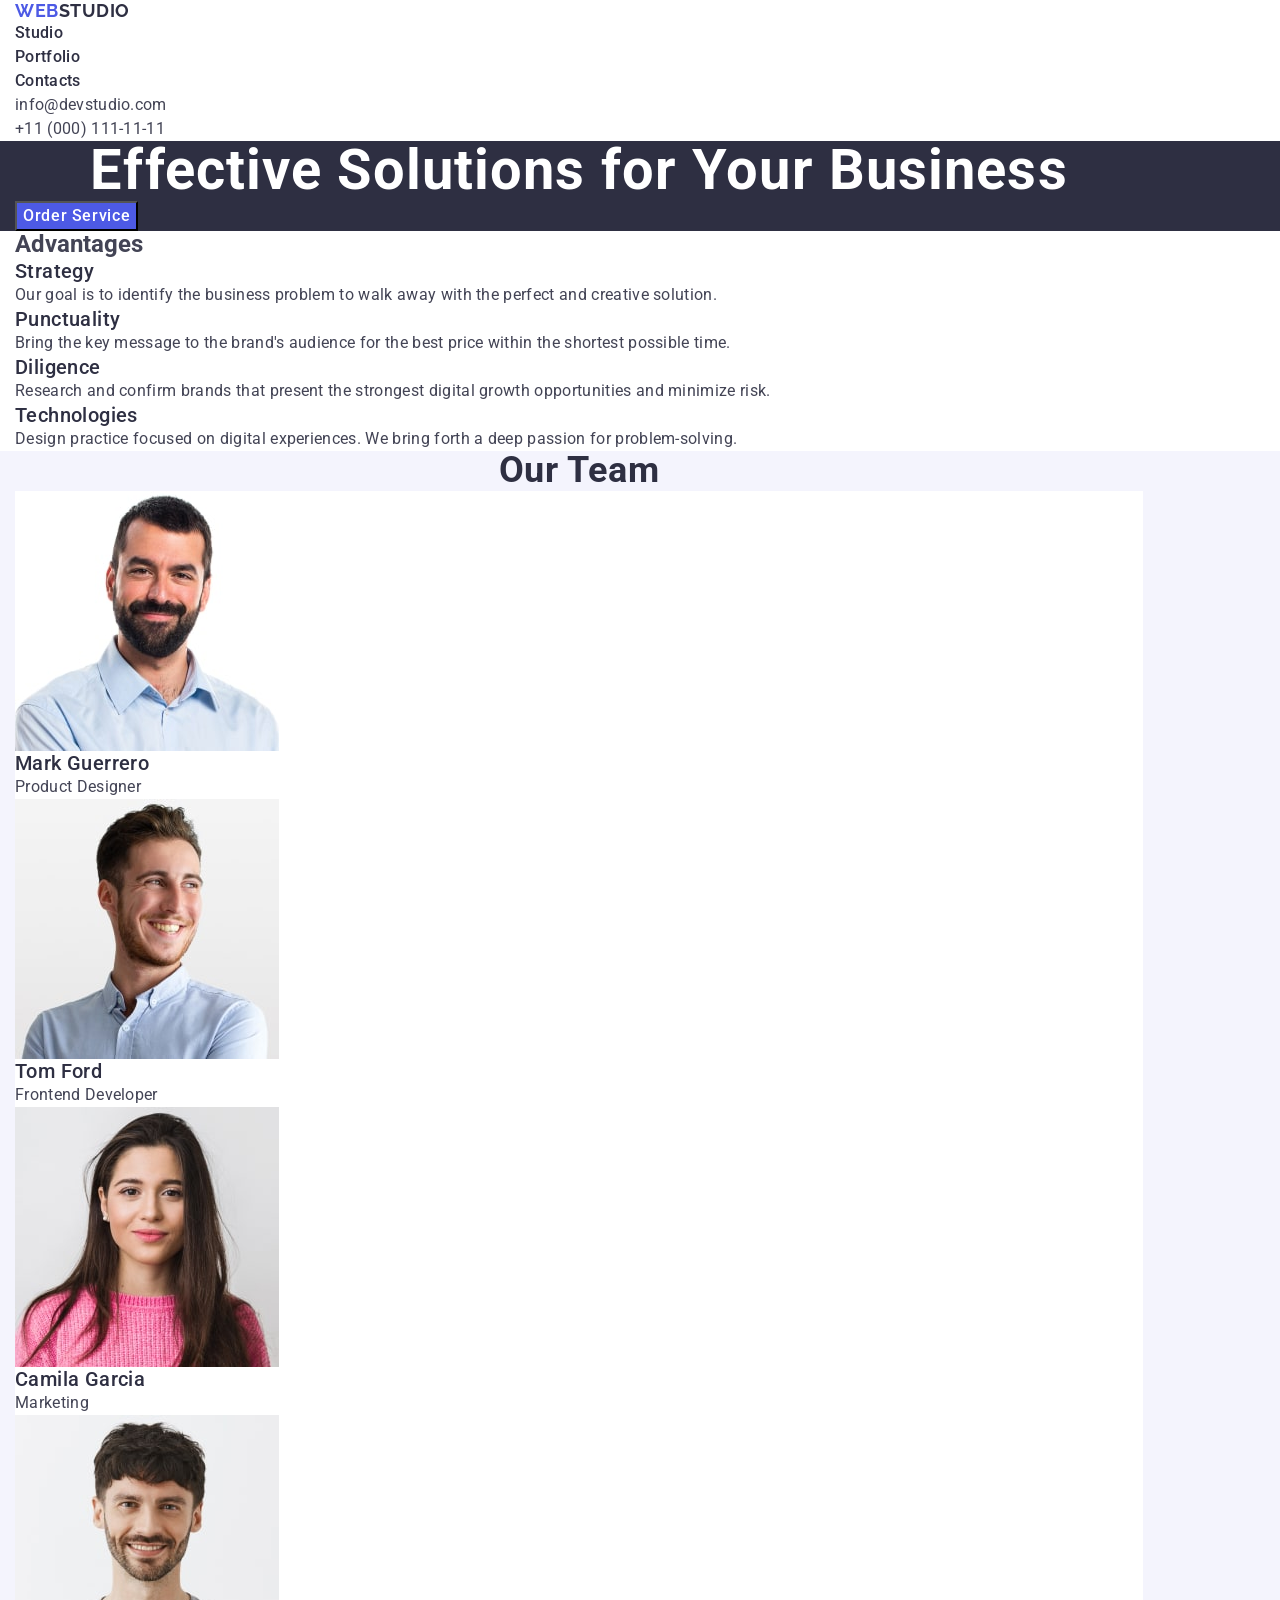
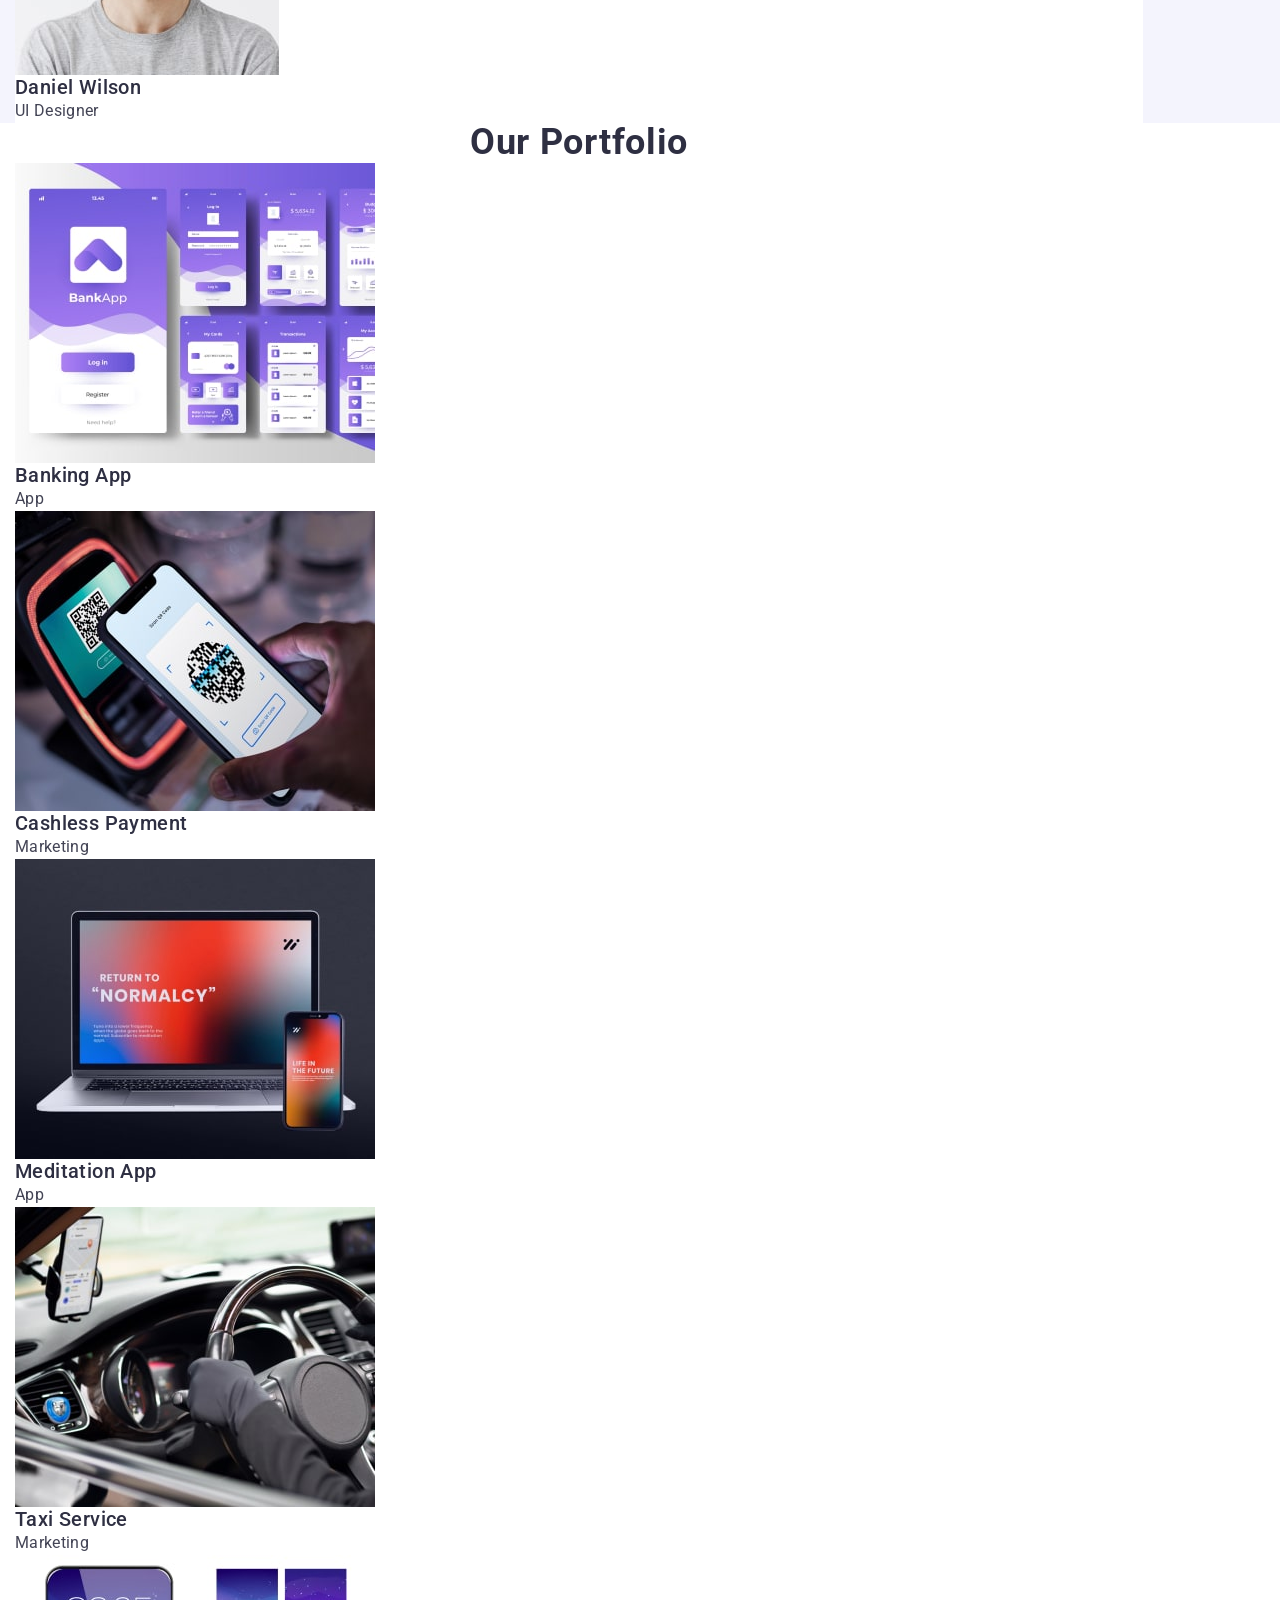
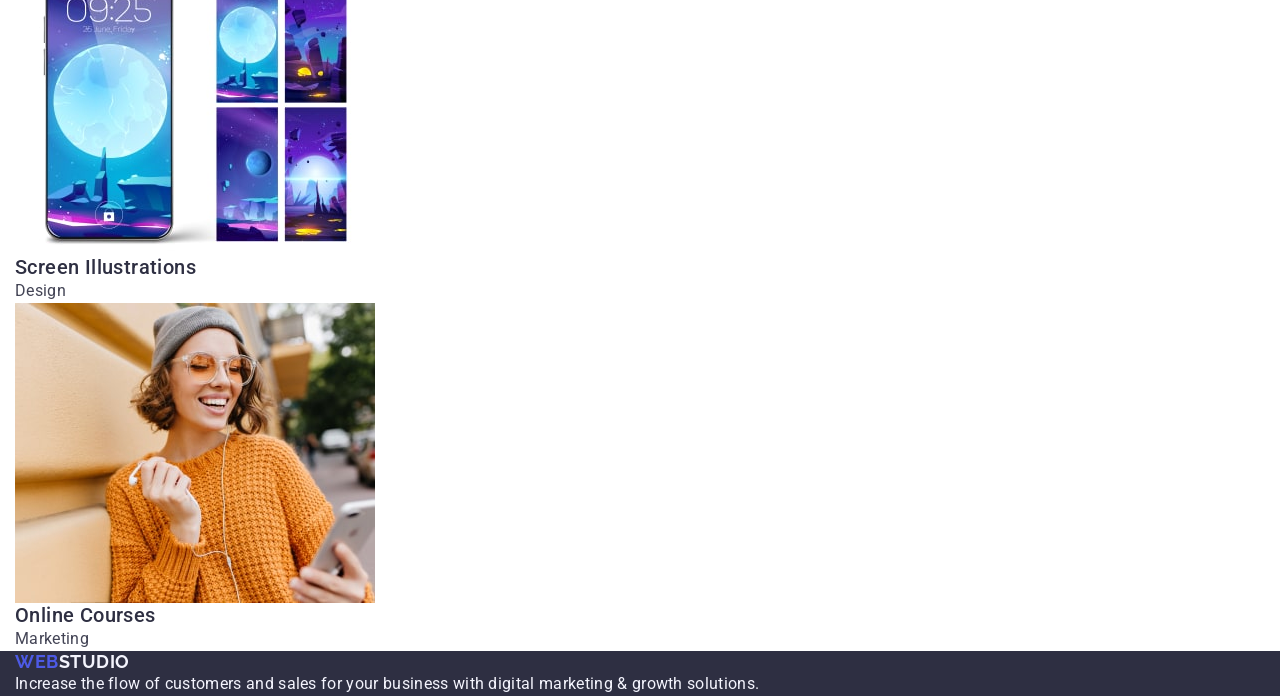
==== index.html @ eb39898a "add-container" ====
<!DOCTYPE html>
<html lang="en">
  <head>
    <!-- meta -->
    <meta charset="UTF-8" />
    <meta name="viewport" content="width=device-width, initial-scale=1.0" />
    <!-- meta-end -->
    <link rel="preconnect" href="https://fonts.googleapis.com" />
    <link rel="preconnect" href="https://fonts.gstatic.com" crossorigin />
    <link
      href="https://fonts.googleapis.com/css2?family=Roboto:wght@400;500;700&family=Raleway:wght@700&display=swap"
      rel="stylesheet"
    />
    <link
      rel="stylesheet"
      href="https://cdnjs.cloudflare.com/ajax/libs/modern-normalize/2.0.0/modern-normalize.css"
    />
    <link rel="stylesheet" href="./css/styles.css" />
    <title>Malyshev S. goit-markup-hw-03</title>
  </head>
  <body>
    <!-- header-section -->
    <header class="header">
      <div class="container">
        <nav class="header__nav">
          <a href="./index.html" class="header__nav-logo-link"
            >Web<span class="header__nav-logo-txt--navy-blue">Studio</span></a
          >
          <ul class="header__navmenu">
            <li>
              <a href="./index.html" class="header__navmenu-link">Studio</a>
            </li>
            <li>
              <a href="" class="header__navmenu-link">Portfolio</a>
            </li>
            <li>
              <a href="" class="header__navmenu-link">Contacts</a>
            </li>
          </ul>
        </nav>
        <address class="header__address">
          <ul>
            <li>
              <a class="header__address-link" href="mailto:info@devstudio.com"
                >info@devstudio.com</a
              >
            </li>
            <li>
              <a class="header__address-link" href="tel:+110001111111"
                >+11 (000) 111-11-11</a
              >
            </li>
          </ul>
        </address>
      </div>
    </header>
    <!-- header-section-end -->
    <!-- main-start -->
    <main>
      <!-- hero-section-start -->
      <section class="hero">
        <div class="container">
          <h1 class="hero__tittle">Effective Solutions for Your Business</h1>
          <button class="hero__button" type="button">Order Service</button>
        </section>
        <!-- hero-section-end -->
        <!-- advantages-section-start -->
        <section class="advantages">
          <div class="container">
            <h2 class="visually-hidden advantages__tittle-section">Advantages</h2>
            <ul class="advantages__list">
              <li class="advantages__item">
                <h3 class="advantages__tittle">Strategy</h3>
                <p class="advantages__txt">
                  Our goal is to identify the business problem to walk away with the
                  perfect and creative solution.
                </p>
              </li>
              <li class="advantages__item">
                <h3 class="advantages__tittle">Punctuality</h3>
                <p class="advantages__txt">
                  Bring the key message to the brand's audience for the best price
                  within the shortest possible time.
                </p>
              </li>
              <li class="advantages__item">
                <h3 class="advantages__tittle">Diligence</h3>
                <p class="advantages__txt">
                  Research and confirm brands that present the strongest digital
                  growth opportunities and minimize risk.
                </p>
              </li>
              <li class="advantages__item">
                <h3 class="advantages__tittle">Technologies</h3>
                <p class="advantages__txt">
                  Design practice focused on digital experiences. We bring forth a
                  deep passion for problem-solving.
                </p>
              </li>
            </ul>
          </div>
          </div>
      </section>
      <!-- advantages-section-end -->
      <!-- our-team-section-start -->
      <section class="our-team">
        <div class="container">
          <h2 class="our-team__tittle-section">Our Team</h2>
          <ul class="our-team__list">
            <li class="our-team__item">
              <img
                class="our-team__img"
                src="./images/section-our-team/product-designer.jpg"
                alt="workmate"
                width="264"
                height="260"
              />
              <h3 class="our-team__title">Mark Guerrero</h3>
              <p class="our-team__txt">Product Designer</p>
            </li>
            <li class="our-team__item">
              <img
                class="our-team__img"
                src="./images/section-our-team/frontend-developer.jpg"
                alt="workmate"
                width="264"
                height="260"
              />
              <h3 class="our-team__title">Tom Ford</h3>
              <p class="our-team__txt">Frontend Developer</p>
            </li>
            <li class="our-team__item">
              <img
                class="our-team__img"
                src="./images/section-our-team/marketing.jpg"
                alt="workmate"
                width="264"
                height="260"
              />
              <h3 class="our-team__title">Camila Garcia</h3>
              <p class="our-team__txt">Marketing</p>
            </li>
            <li class="our-team__item">
              <img
                class="our-team__img"
                src="./images/section-our-team/UI-designer.jpg"
                alt="workmate"
                width="264"
                height="260"
              />
              <h3 class="our-team__title">Daniel Wilson</h3>
              <p class="our-team__txt">UI Designer</p>
            </li>
          </ul>
        </div>
      </section>
      <!-- our-team-section-end -->
      <!-- our-portfolio-section-start -->
      <section class="portfolio">
        <div class="container">
          <h2 class="portfolio__tittle-section">Our Portfolio</h2>
          <ul class="portfolio__list">
            <li class="portfolio__item">
              <img
                class="portfolio__img"
                src="./images/section-portfolio/img-banking-app.jpg"
                alt="our development"
                width="360"
                height="300"
              />
              <h3 class="portfolio__tittle">Banking App</h3>
              <p class="portfolio__txt">App</p>
            </li>
            <li class="portfolio__item">
              <img
                class="portfolio__img"
                src="./images/section-portfolio/img-cashless-payment.jpg"
                alt="our development"
                width="360"
                height="300"
              />
              <h3 class="portfolio__tittle">Cashless Payment</h3>
              <p class="portfolio__txt">Marketing</p>
            </li>
            <li class="portfolio__item">
              <img
                class="portfolio__img"
                src="./images/section-portfolio/img-meditation-app.jpg"
                alt="our development"
                width="360"
                height="300"
              />
              <h3 class="portfolio__tittle">Meditation App</h3>
              <p class="portfolio__txt">App</p>
            </li>
            <li class="portfolio__item">
              <img
                class="portfolio__img"
                src="./images/section-portfolio/img-taxi-service.jpg"
                alt="our development"
                width="360"
                height="300"
              />
              <h3 class="portfolio__tittle">Taxi Service</h3>
              <p class="portfolio__txt">Marketing</p>
            </li>
            <li class="portfolio__item">
              <img
                class="portfolio__img"
                src="./images/section-portfolio/img-screen-illustrations.jpg"
                alt="our development"
                width="360"
                height="300"
              />
              <h3 class="portfolio__tittle">Screen Illustrations</h3>
              <p class="portfolio__txt">Design</p>
            </li>
            <li class="portfolio__item">
              <img
                class="portfolio__img"
                src="./images/section-portfolio/img-online-courses.jpg"
                alt="our development"
                width="360"
                height="300"
              />
              <h3 class="portfolio__tittle">Online Courses</h3>
              <p class="portfolio__txt">Marketing</p>
            </li>
          </ul>
        </div>
      </section>
      <!-- our-portfolio-section-end -->
    </main>
    <!-- main-end -->
    <!-- footer-section-start -->
    <footer class="footer">
      <div class="container">
        <a class="footer__logo-link" href="./index.html"
          >Web<span class="footer__logo-link--txt-cloud">Studio</span></a
        >
        <p class="footeer__txt">
          Increase the flow of customers and sales for your business with digital
          marketing & growth solutions.
        </p>
      </div>
    </footer>
    <!-- footer-section-end -->
  </body>
</html>
---- css/styles.css ----
/* global style */

html {
  box-sizing: border-box;
}

*,
*::before,
*::after {
  box-sizing: inherit;
}

body {
  font-family: 'Roboto', sans-serif;
  font-size: 16px;
  font-weight: 400;
  color: #434455;
  background-color: #ffffff;
}

ul,
ol {
  list-style-type: none;
  margin: 0;
  padding: 0;
}

h1,
h2,
h3,
h4,
h5,
h6,
p {
  margin-top: 0;
  margin-bottom: 0;
}

.container {
  max-width: 1158px;
  padding-left: 15px;
  padding-right: 15px;
  margin-left: 0;
  margin-right: 0;
}

img {
  display: block;
}

/* end-global-style */

/* Font-size em = Font-size px / Base Font-size px

Letter-spacing em = (Letter-spasing % / 100) x Font-size em */

/** header-section */
/* header-section-logo */

.header__nav-logo-link {
  font-family: 'Raleway', sans-serif;
  font-weight: 700;
  font-size: 18px;
  text-transform: uppercase;
  line-height: 1.17;
  letter-spacing: 0.03em;
  color: #4d5ae5;
  text-decoration: none;
}

.header__nav-logo-txt--navy-blue {
  color: #2e2f42;
}

/* header-section-navmenu */

.header__navmenu-link {
  font-weight: 500;
  color: #2e2f42;
  line-height: 1.5;
  letter-spacing: 0.02em;
  text-decoration: none;
}

.header__navmenu-link:hover,
.header__navmenu-link:focus {
  color: #404bbf;
}

/* header-section-address */

.header__address {
  font-style: normal;
}

.header__address-link {
  color: #434455;
  text-decoration: none;
  line-height: 1.5;
  letter-spacing: 0.02em;
}

.header__address-link:hover,
.header__address-link:focus {
  color: #404bbf;
}

/** header-section-end */

/** hero-section-start */

.hero {
  background-color: #2e2f42;
}

.hero__tittle {
  text-align: center;
  color: #ffffff;
  font-size: 56px;
  line-height: 1.07;
  letter-spacing: 0.02em;
}

.hero__button {
  font-family: 'Roboto', sans-serif;
  font-weight: 500;
  color: #fff;
  line-height: 1.5;
  letter-spacing: 0.04em;
  cursor: pointer;
  background-color: #4d5ae5;
}

.hero__button:hover,
.hero__button:focus {
  background-color: #404bbf;
}

/** hero-section-end */

/** advatages-section-start */

.advantages__tittle {
  color: #2e2f42;
  font-size: 20px;
  font-weight: 500;
  line-height: 1.2;
  letter-spacing: 0.02em;
}

.advantages__txt {
  line-height: 1.5;
  letter-spacing: 0.02em;
}

/** advatages-section-end */

/** our-team-section-start */

.our-team {
  background-color: #f4f4fd;
}

.our-team__tittle-section {
  text-align: center;
  color: #2e2f42;
  font-size: 36px;
  font-weight: 700;
  line-height: 1.11;
  letter-spacing: 0.02em;
  text-transform: capitalize;
}

/* .our-team__list {
} */

.our-team__item {
  background-color: #ffffff;
}

/* .our-team__img {
} */

.our-team__title {
  color: #2e2f42;
  font-size: 20px;
  font-weight: 500;
  line-height: 1.2;
  letter-spacing: 0.02em;
}

.our-team__txt {
  line-height: 1.5;
  letter-spacing: 0.02em;
}

/** our-team-section-end */

/** portfolio-section-start */

/* .portfolio {
} */

.portfolio__tittle-section {
  color: #2e2f42;
  text-align: center;
  font-size: 36px;
  font-weight: 700;
  line-height: 1.11;
  letter-spacing: 0.02em;
  text-transform: capitalize;
}

/* .portfolio__list {
} */

/* .portfolio__item {
} */

/* .portfolio__img {
} */

.portfolio__tittle {
  color: #2e2f42;
  font-size: 20px;
  font-weight: 500;
  line-height: 1.2;
  letter-spacing: 0.02em;
}

.portfolio__txt {
  line-height: 1.5;
  letter-spacing: 0.02em;
}

/** portfolio-section-end */

/** footer-section-start */

.footer {
  background-color: #2e2f42;
}

.footer__logo-link {
  color: #4d5ae5;
  font-family: 'Raleway', sans-serif;
  font-size: 18px;
  font-weight: 700;
  line-height: 1.17;
  letter-spacing: 0.03em;
  text-transform: uppercase;
  text-decoration: none;
}

.footer__logo-link--txt-cloud {
  color: #f4f4fd;
}

.footeer__txt {
  color: #f4f4fd;
  line-height: 1.5;
  letter-spacing: 0.02em;
}

/** footer-section-end */
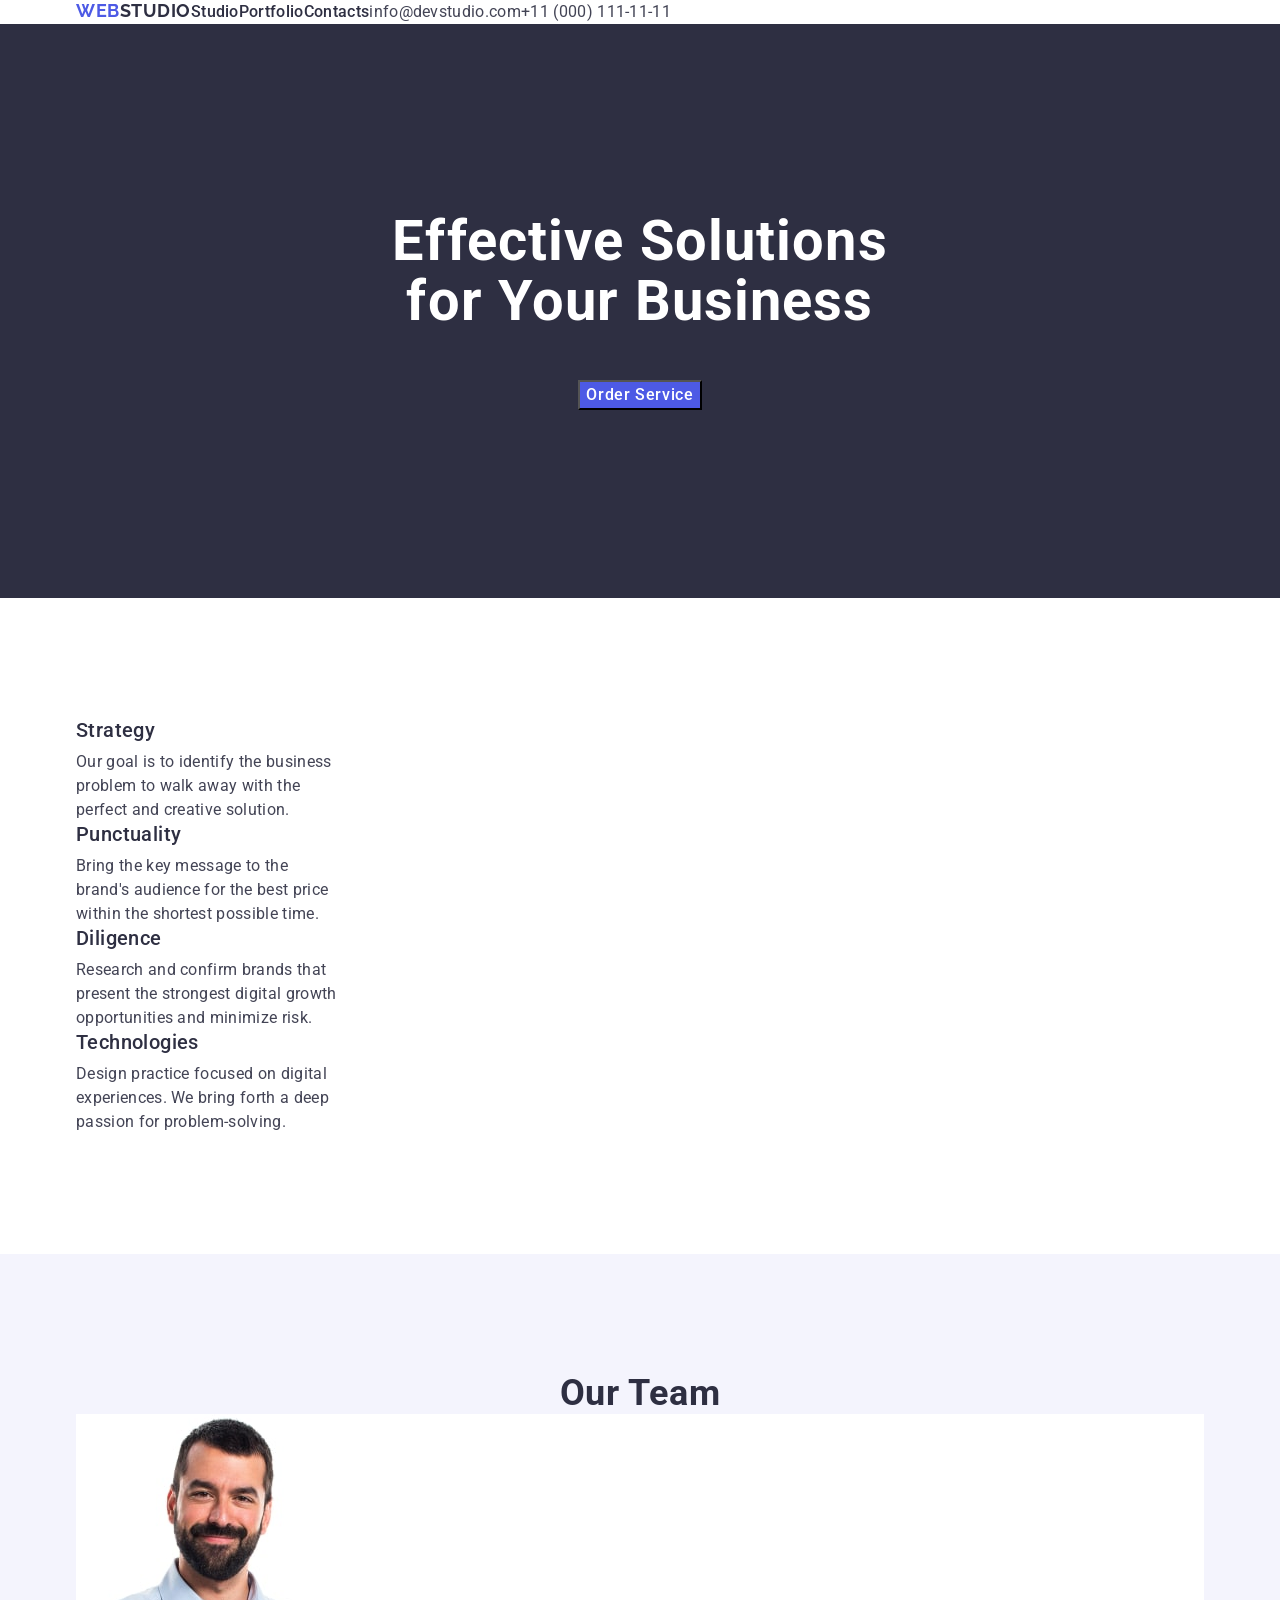
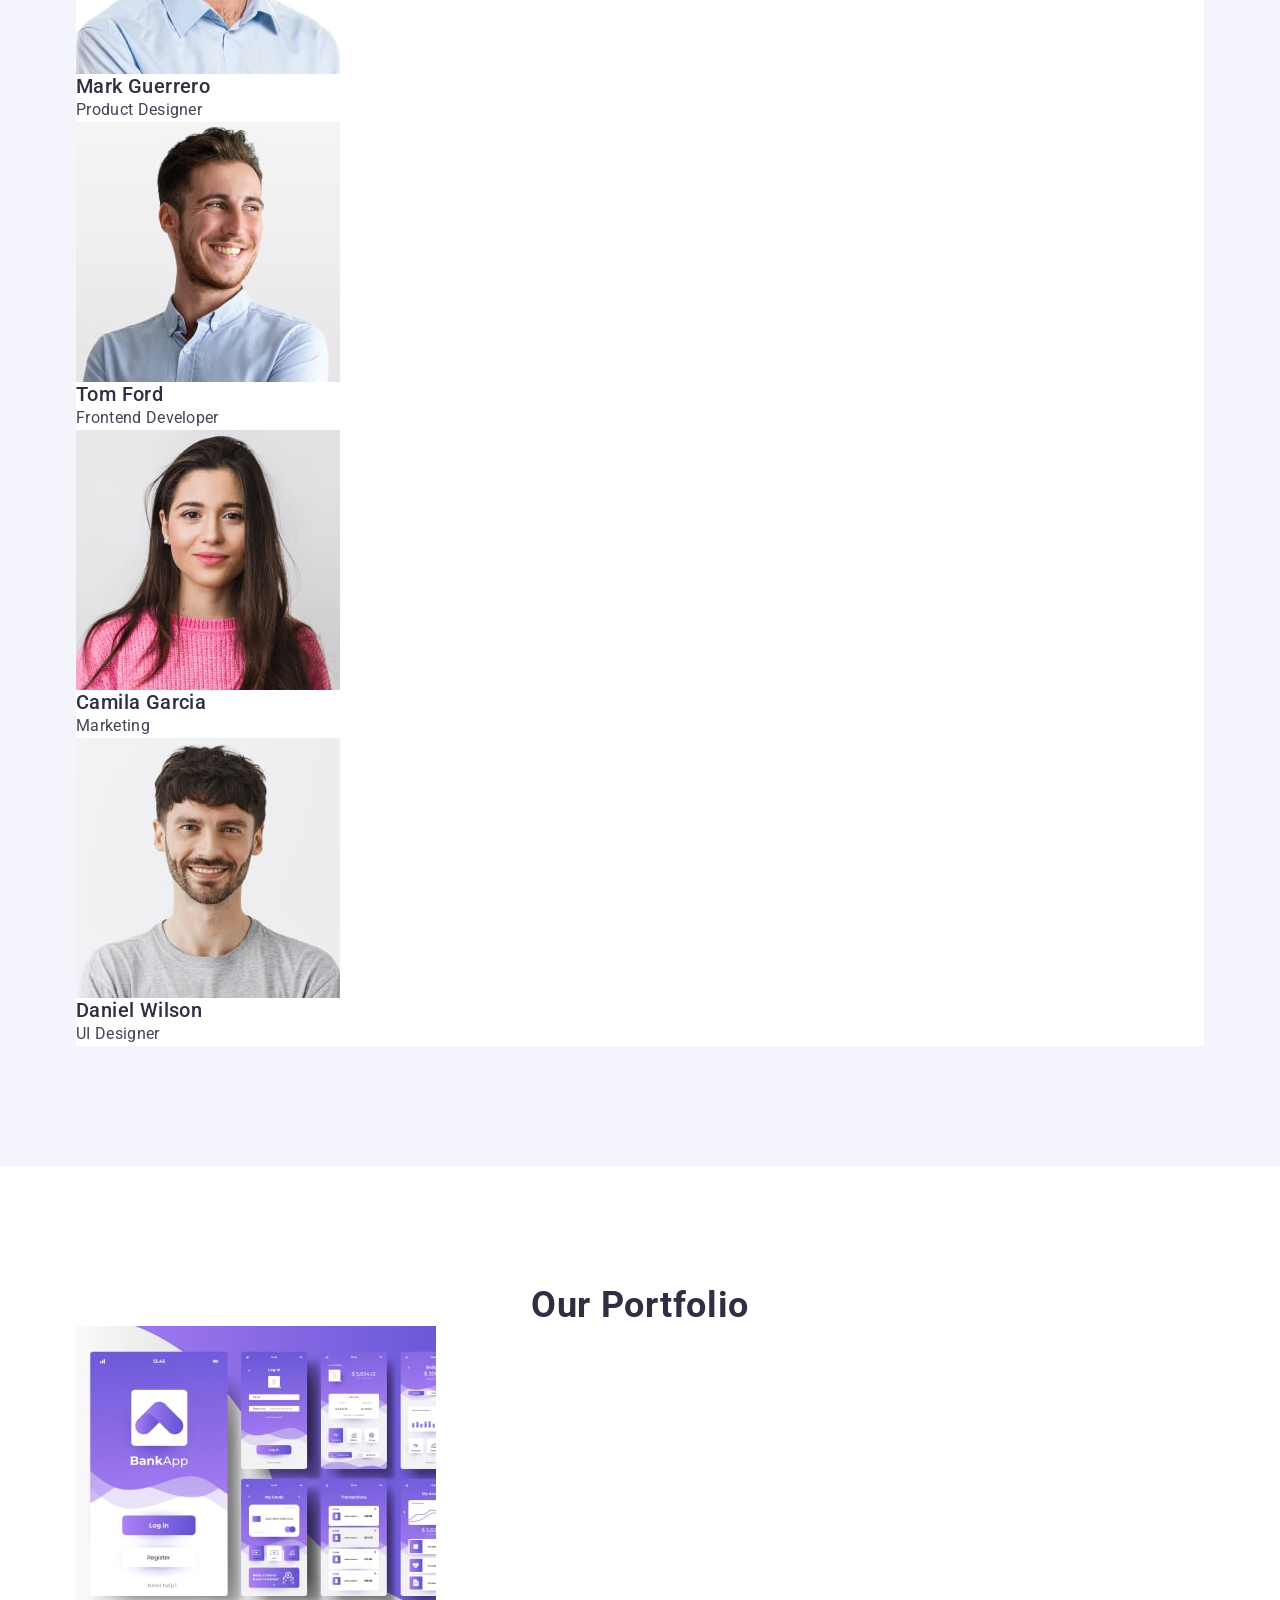
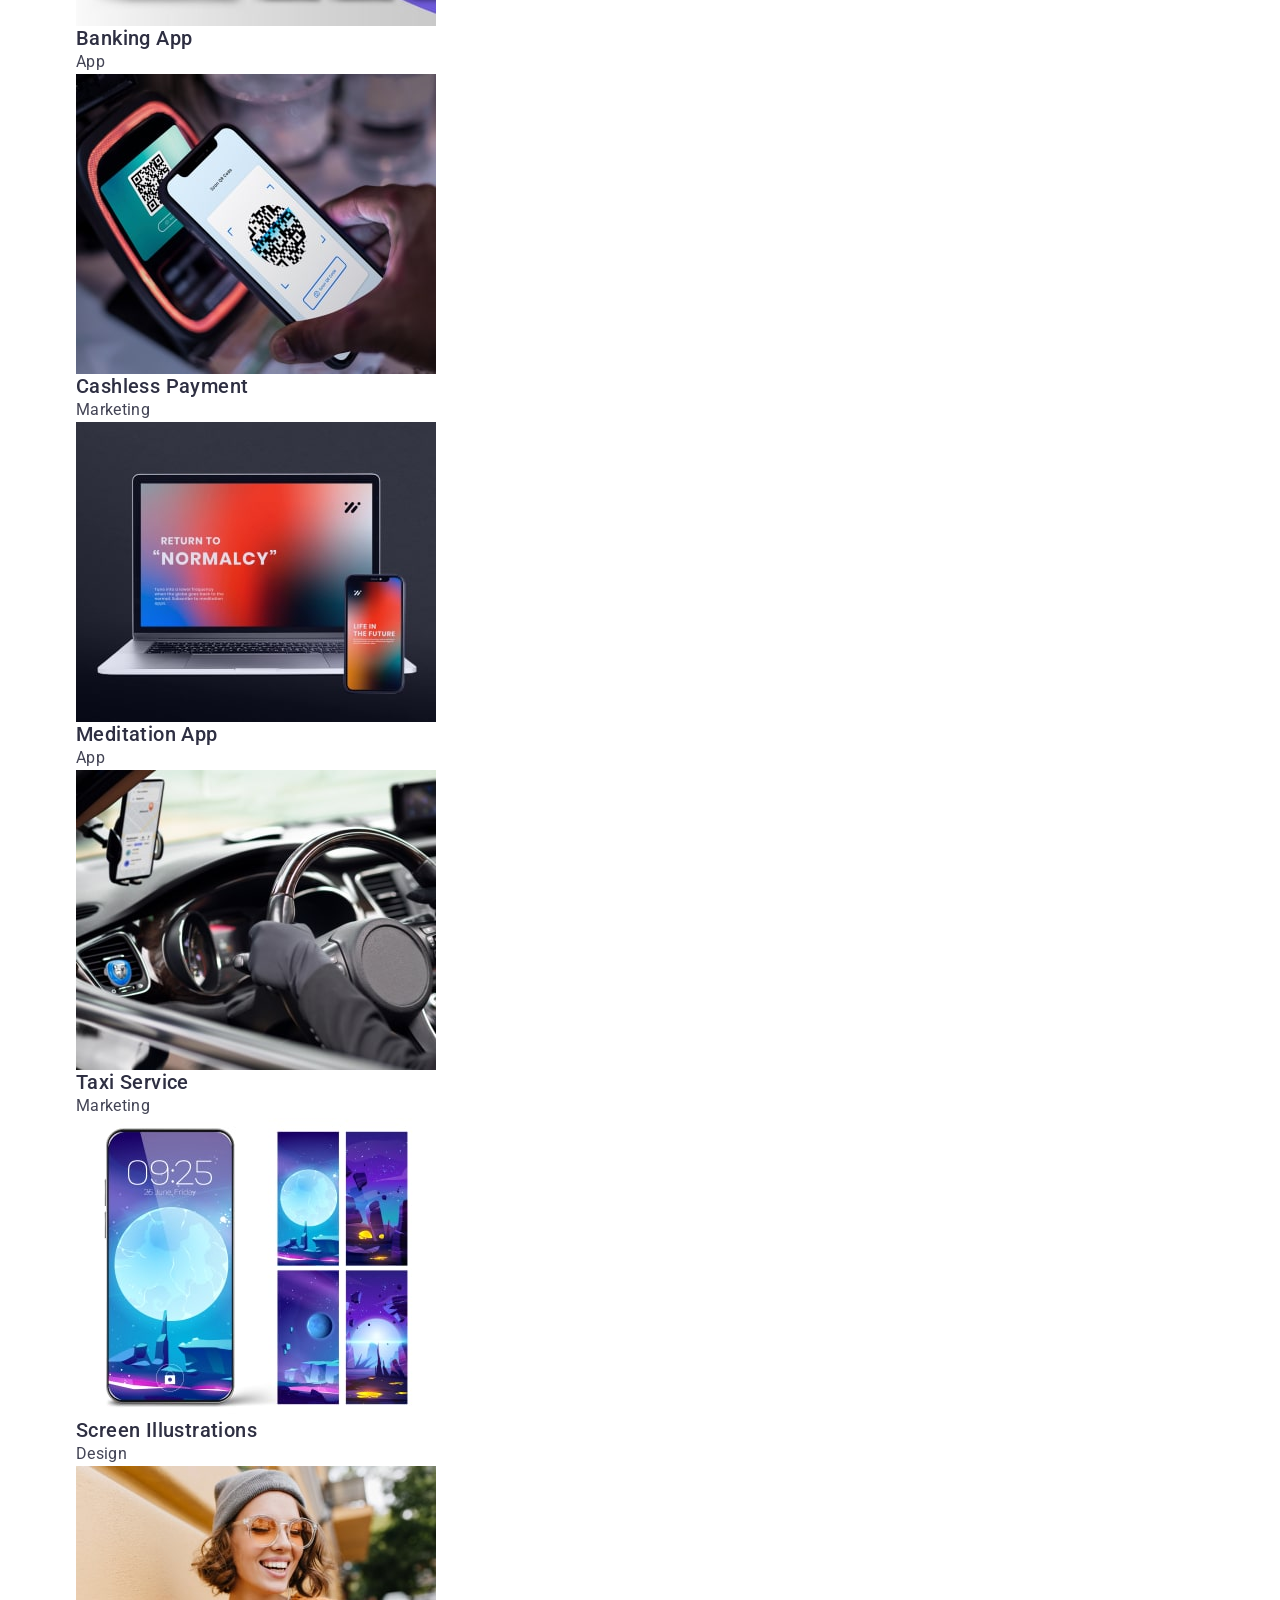
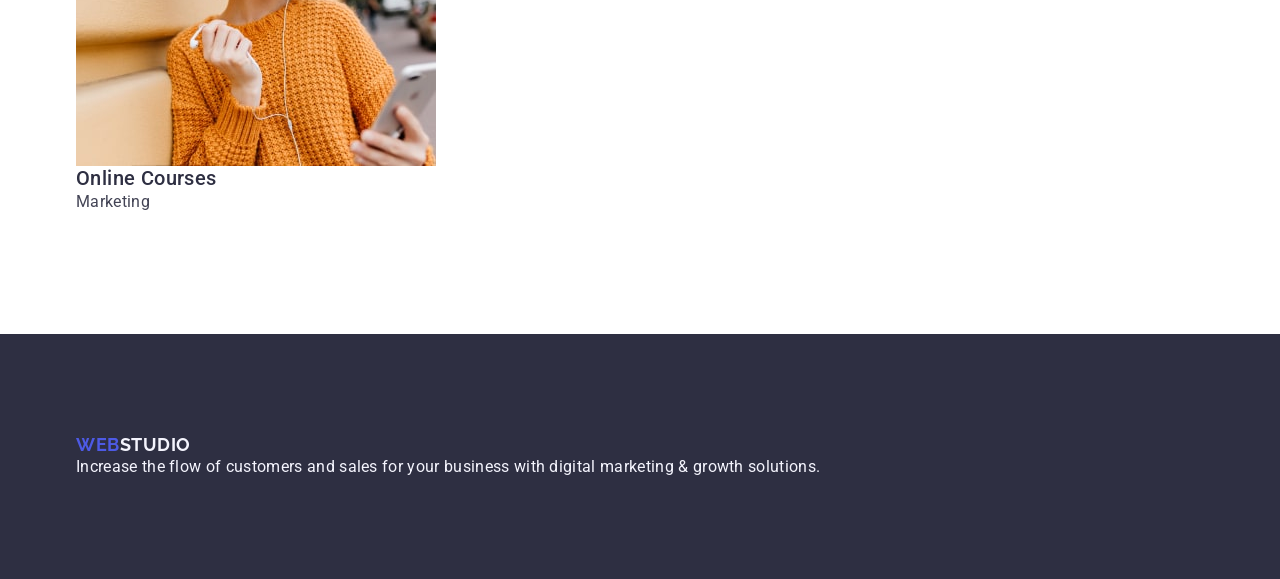
==== commit 7e414465: "start-hw-3" ====
--- a/index.html
+++ b/index.html
@@ -21,31 +21,31 @@
   <body>
     <!-- header-section -->
     <header class="header">
-      <div class="container">
-        <nav class="header__nav">
+      <div class="container header--flex">
+        <nav class="header__navmenu">
           <a href="./index.html" class="header__nav-logo-link"
             >Web<span class="header__nav-logo-txt--navy-blue">Studio</span></a
           >
-          <ul class="header__navmenu">
-            <li>
+          <ul class="header__navmenu-list">
+            <li class="header__navmenu-item">
               <a href="./index.html" class="header__navmenu-link">Studio</a>
             </li>
-            <li>
+            <li class="header__navmenu-item">
               <a href="" class="header__navmenu-link">Portfolio</a>
             </li>
-            <li>
+            <li class="header__navmenu-item">
               <a href="" class="header__navmenu-link">Contacts</a>
             </li>
           </ul>
         </nav>
         <address class="header__address">
-          <ul>
-            <li>
+          <ul class="header__address-list">
+            <li class="header__address-item">
               <a class="header__address-link" href="mailto:info@devstudio.com"
                 >info@devstudio.com</a
               >
             </li>
-            <li>
+            <li class="header__address-item">
               <a class="header__address-link" href="tel:+110001111111"
                 >+11 (000) 111-11-11</a
               >
@@ -62,48 +62,48 @@
         <div class="container">
           <h1 class="hero__tittle">Effective Solutions for Your Business</h1>
           <button class="hero__button" type="button">Order Service</button>
-        </section>
-        <!-- hero-section-end -->
-        <!-- advantages-section-start -->
-        <section class="advantages">
-          <div class="container">
-            <h2 class="visually-hidden advantages__tittle-section">Advantages</h2>
-            <ul class="advantages__list">
-              <li class="advantages__item">
-                <h3 class="advantages__tittle">Strategy</h3>
-                <p class="advantages__txt">
-                  Our goal is to identify the business problem to walk away with the
-                  perfect and creative solution.
-                </p>
-              </li>
-              <li class="advantages__item">
-                <h3 class="advantages__tittle">Punctuality</h3>
-                <p class="advantages__txt">
-                  Bring the key message to the brand's audience for the best price
-                  within the shortest possible time.
-                </p>
-              </li>
-              <li class="advantages__item">
-                <h3 class="advantages__tittle">Diligence</h3>
-                <p class="advantages__txt">
-                  Research and confirm brands that present the strongest digital
-                  growth opportunities and minimize risk.
-                </p>
-              </li>
-              <li class="advantages__item">
-                <h3 class="advantages__tittle">Technologies</h3>
-                <p class="advantages__txt">
-                  Design practice focused on digital experiences. We bring forth a
-                  deep passion for problem-solving.
-                </p>
-              </li>
-            </ul>
-          </div>
-          </div>
+        </div>
+      </section>
+      <!-- hero-section-end -->
+      <!-- advantages-section-start -->
+      <section class="advantages section">
+        <div class="container">
+          <h2 class="advantages__tittle-section visually-hidden">Advantages</h2>
+          <ul class="advantages__list">
+            <li class="advantages__item">
+              <h3 class="advantages__tittle">Strategy</h3>
+              <p class="advantages__txt">
+                Our goal is to identify the business problem to walk away with
+                the perfect and creative solution.
+              </p>
+            </li>
+            <li class="advantages__item">
+              <h3 class="advantages__tittle">Punctuality</h3>
+              <p class="advantages__txt">
+                Bring the key message to the brand's audience for the best price
+                within the shortest possible time.
+              </p>
+            </li>
+            <li class="advantages__item">
+              <h3 class="advantages__tittle">Diligence</h3>
+              <p class="advantages__txt">
+                Research and confirm brands that present the strongest digital
+                growth opportunities and minimize risk.
+              </p>
+            </li>
+            <li class="advantages__item">
+              <h3 class="advantages__tittle">Technologies</h3>
+              <p class="advantages__txt">
+                Design practice focused on digital experiences. We bring forth a
+                deep passion for problem-solving.
+              </p>
+            </li>
+          </ul>
+        </div>
       </section>
       <!-- advantages-section-end -->
       <!-- our-team-section-start -->
-      <section class="our-team">
+      <section class="our-team section">
         <div class="container">
           <h2 class="our-team__tittle-section">Our Team</h2>
           <ul class="our-team__list">
@@ -156,7 +156,7 @@
       </section>
       <!-- our-team-section-end -->
       <!-- our-portfolio-section-start -->
-      <section class="portfolio">
+      <section class="portfolio section">
         <div class="container">
           <h2 class="portfolio__tittle-section">Our Portfolio</h2>
           <ul class="portfolio__list">
@@ -239,8 +239,8 @@
           >Web<span class="footer__logo-link--txt-cloud">Studio</span></a
         >
         <p class="footeer__txt">
-          Increase the flow of customers and sales for your business with digital
-          marketing & growth solutions.
+          Increase the flow of customers and sales for your business with
+          digital marketing & growth solutions.
         </p>
       </div>
     </footer>
--- a/css/styles.css
+++ b/css/styles.css
@@ -37,17 +37,35 @@
 }
 
 .container {
+  width: 100%;
   max-width: 1158px;
   padding-left: 15px;
   padding-right: 15px;
-  margin-left: 0;
-  margin-right: 0;
+  margin: 0 auto;
+}
+
+.section {
+  padding-top: 120px;
+  padding-bottom: 120px;
 }
 
 img {
   display: block;
 }
 
+.visually-hidden {
+  position: absolute;
+  width: 1px;
+  height: 1px;
+  margin: -1px;
+  border: 0;
+  padding: 0;
+  white-space: nowrap;
+  clip-path: inset(100%);
+  clip: rect(0 0 0 0);
+  overflow: hidden;
+}
+
 /* end-global-style */
 
 /* Font-size em = Font-size px / Base Font-size px
@@ -55,6 +73,11 @@
 Letter-spacing em = (Letter-spasing % / 100) x Font-size em */
 
 /** header-section */
+
+.header--flex {
+  display: flex;
+}
+
 /* header-section-logo */
 
 .header__nav-logo-link {
@@ -74,6 +97,15 @@
 
 /* header-section-navmenu */
 
+.header__navmenu {
+  display: flex;
+}
+
+.header__navmenu-list {
+  display: flex;
+}
+
+.header__navmenu-list,
 .header__navmenu-link {
   font-weight: 500;
   color: #2e2f42;
@@ -93,6 +125,10 @@
   font-style: normal;
 }
 
+.header__address-list {
+  display: flex;
+}
+
 .header__address-link {
   color: #434455;
   text-decoration: none;
@@ -110,18 +146,23 @@
 /** hero-section-start */
 
 .hero {
+  padding: 188px 0 188px 0;
   background-color: #2e2f42;
 }
 
 .hero__tittle {
+  max-width: 496px;
   text-align: center;
   color: #ffffff;
   font-size: 56px;
   line-height: 1.07;
   letter-spacing: 0.02em;
+  margin: 0 auto 48px auto;
 }
 
 .hero__button {
+  display: block;
+  margin: 0 auto;
   font-family: 'Roboto', sans-serif;
   font-weight: 500;
   color: #fff;
@@ -148,9 +189,14 @@
   letter-spacing: 0.02em;
 }
 
+.advantages__tittle {
+  margin-bottom: 8px;
+}
+
 .advantages__txt {
   line-height: 1.5;
   letter-spacing: 0.02em;
+  max-width: 264px;
 }
 
 /** advatages-section-end */
@@ -262,4 +308,8 @@
   letter-spacing: 0.02em;
 }
 
+.footer {
+  padding: 100px 0 100px 0;
+}
+
 /** footer-section-end */
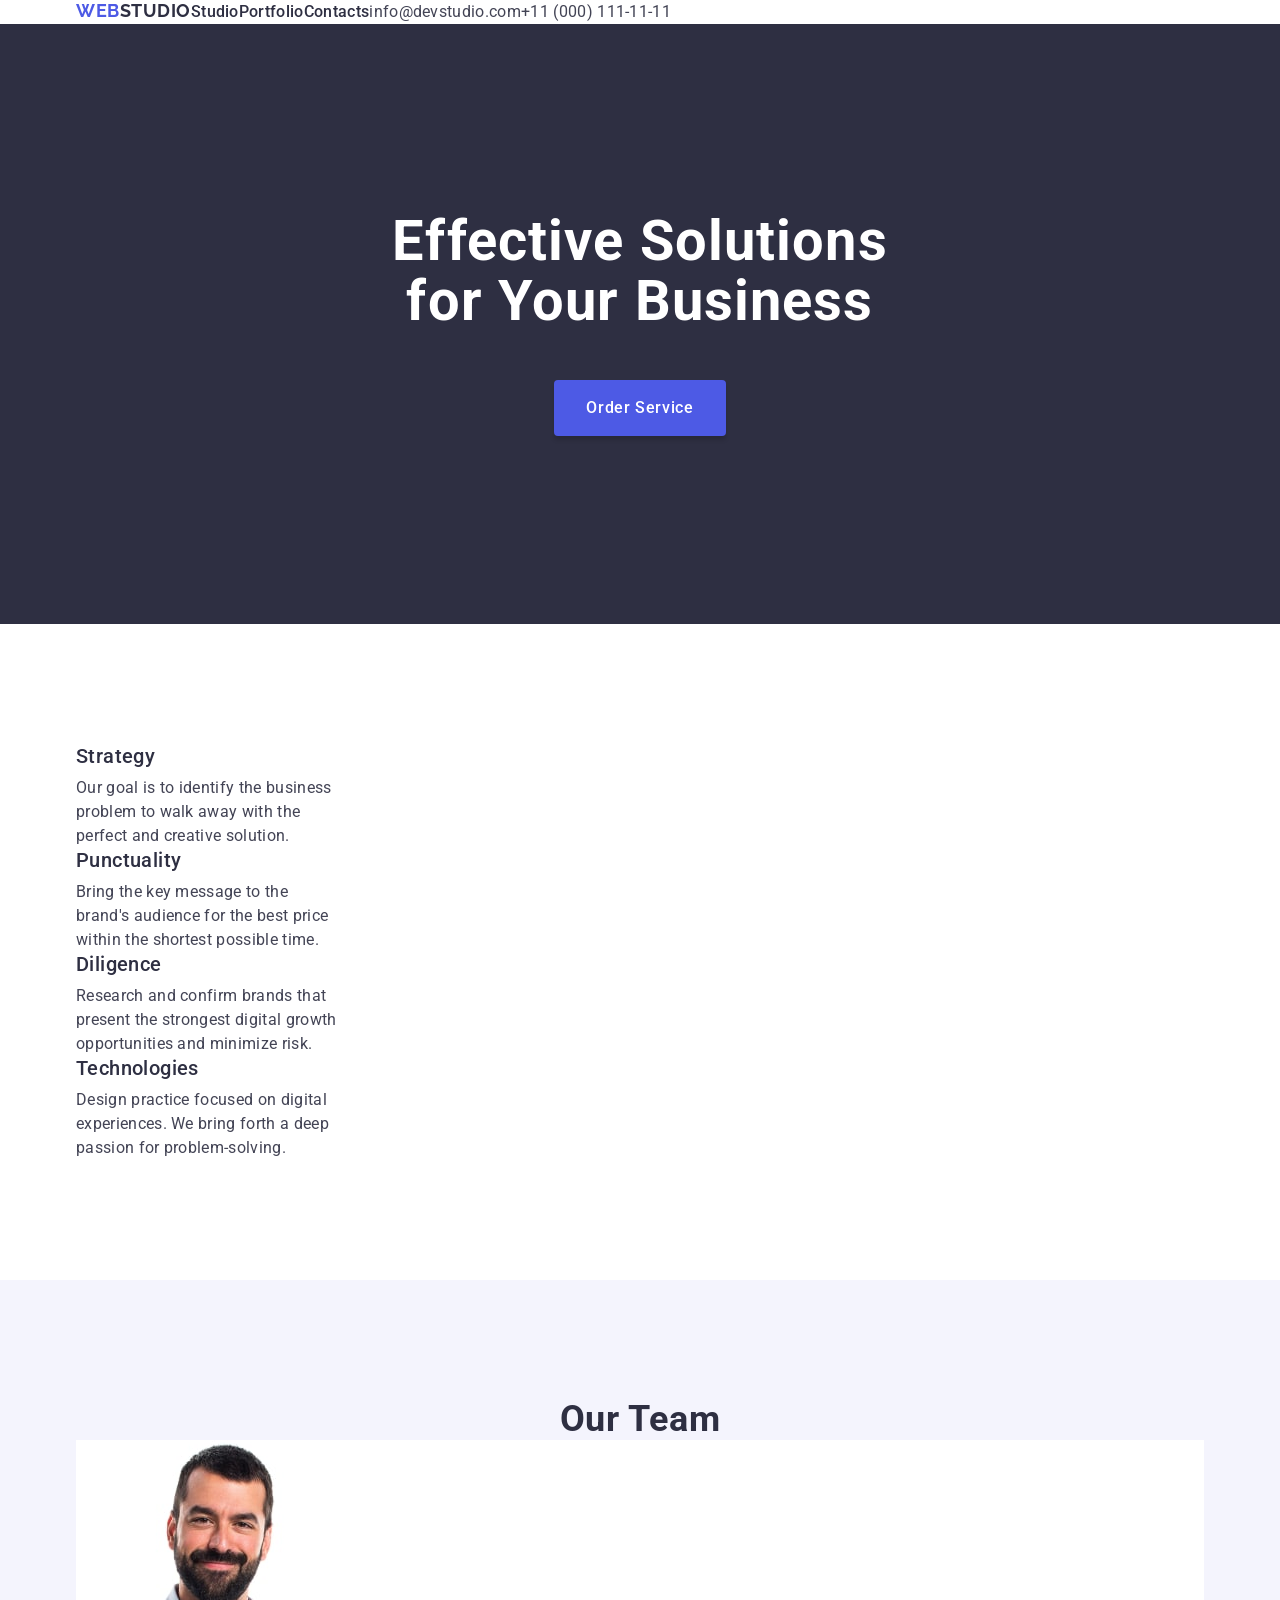
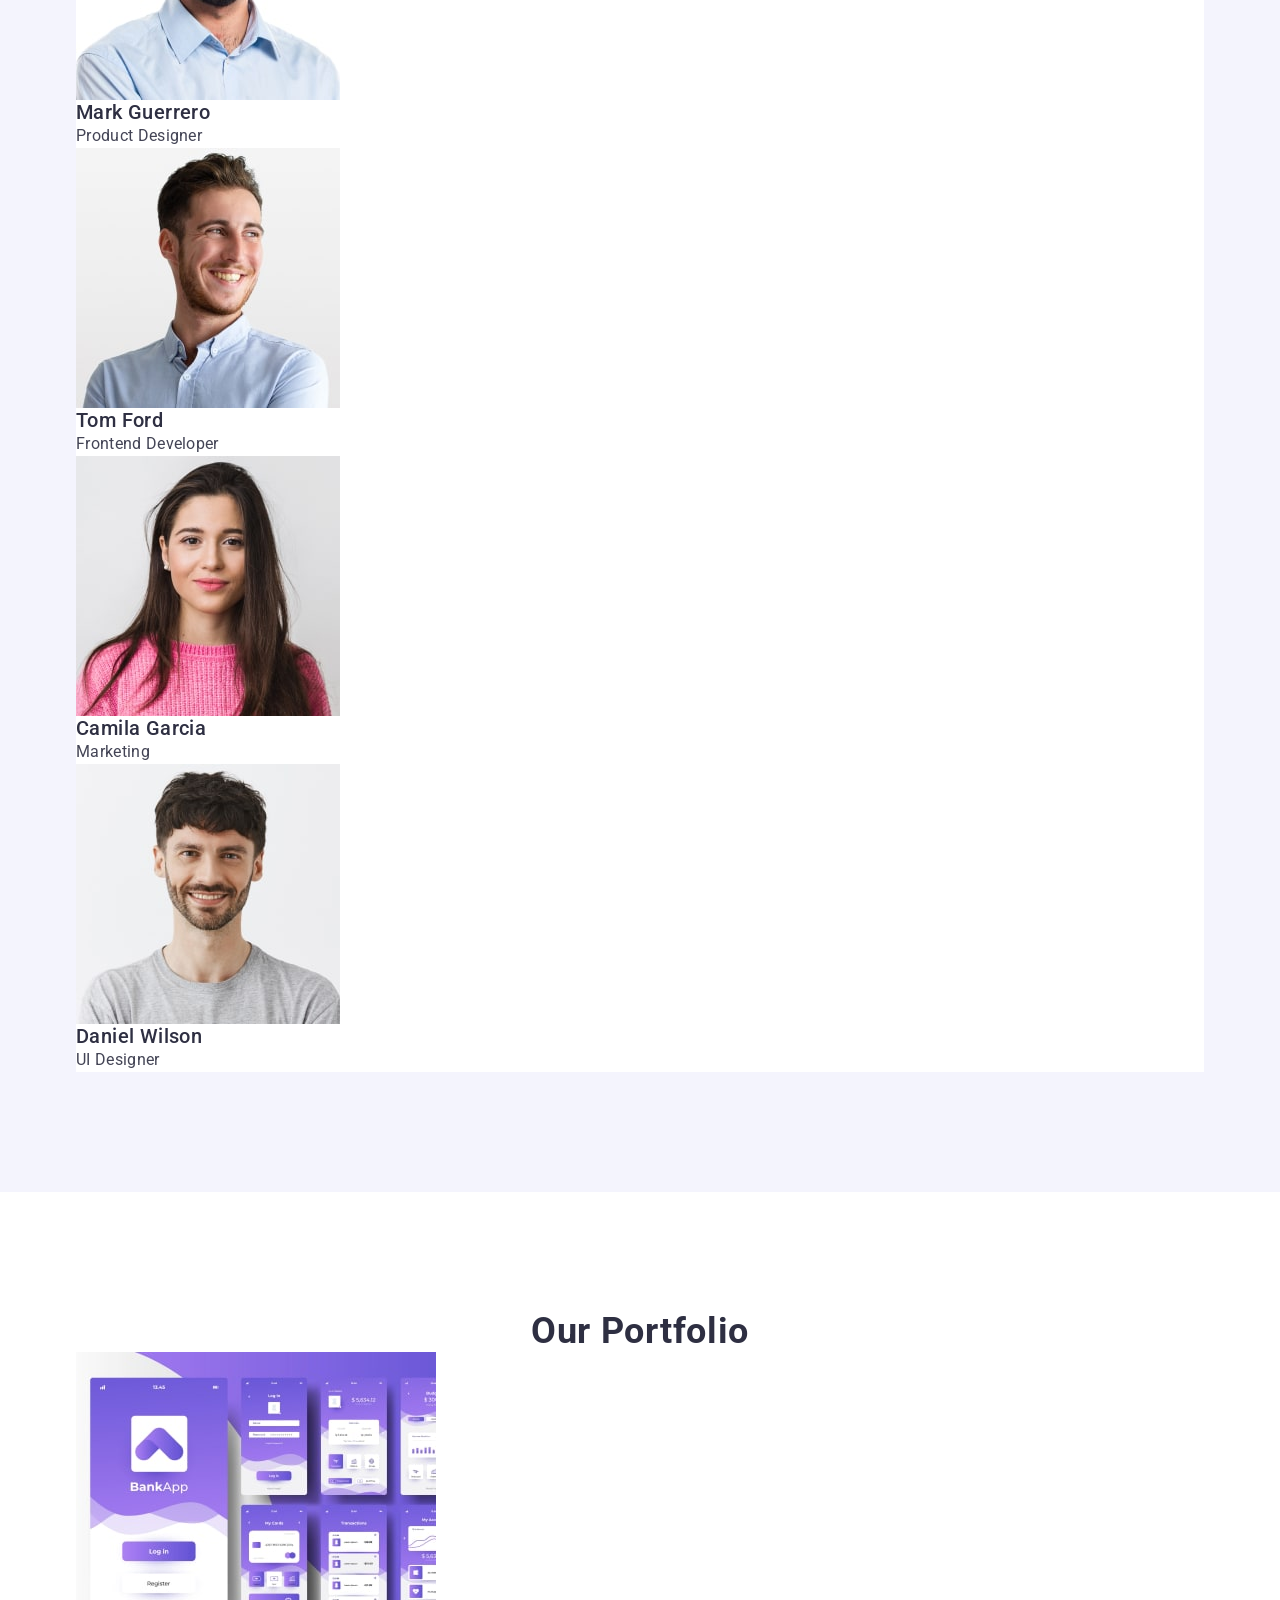
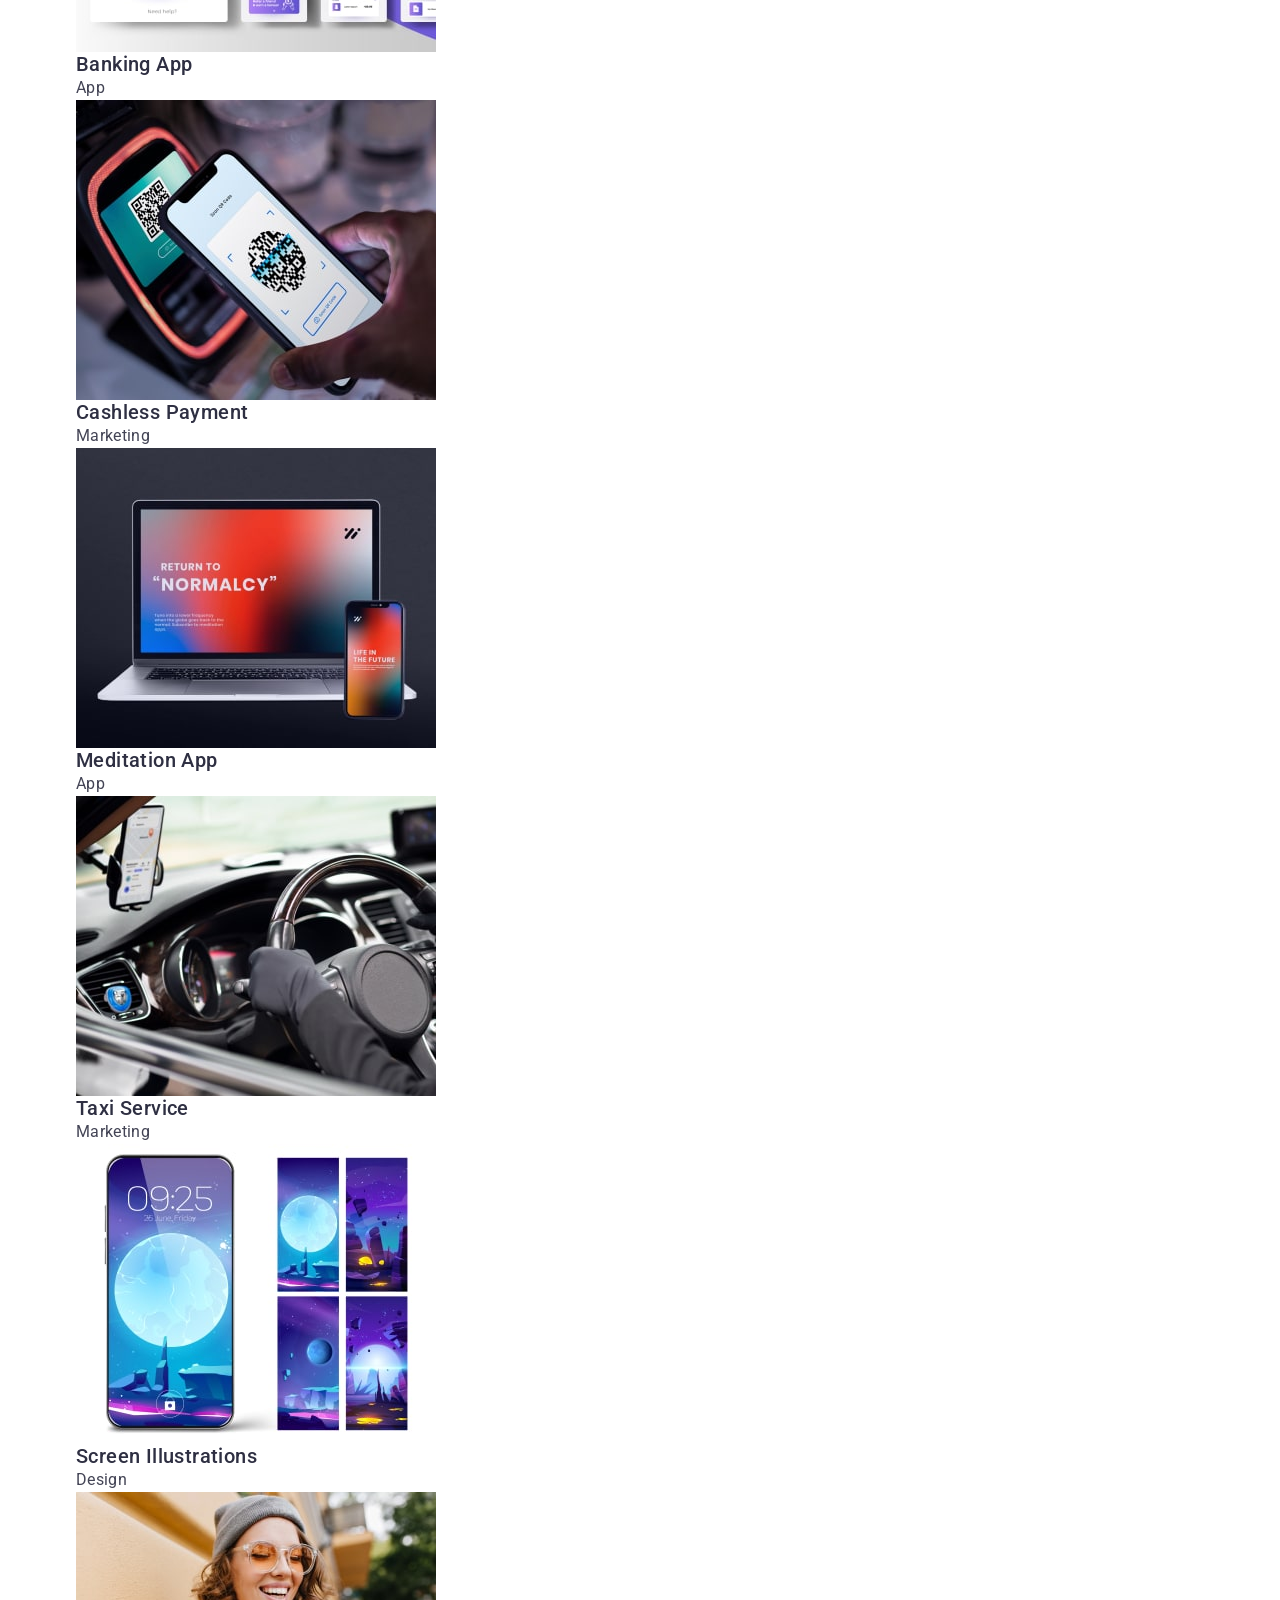
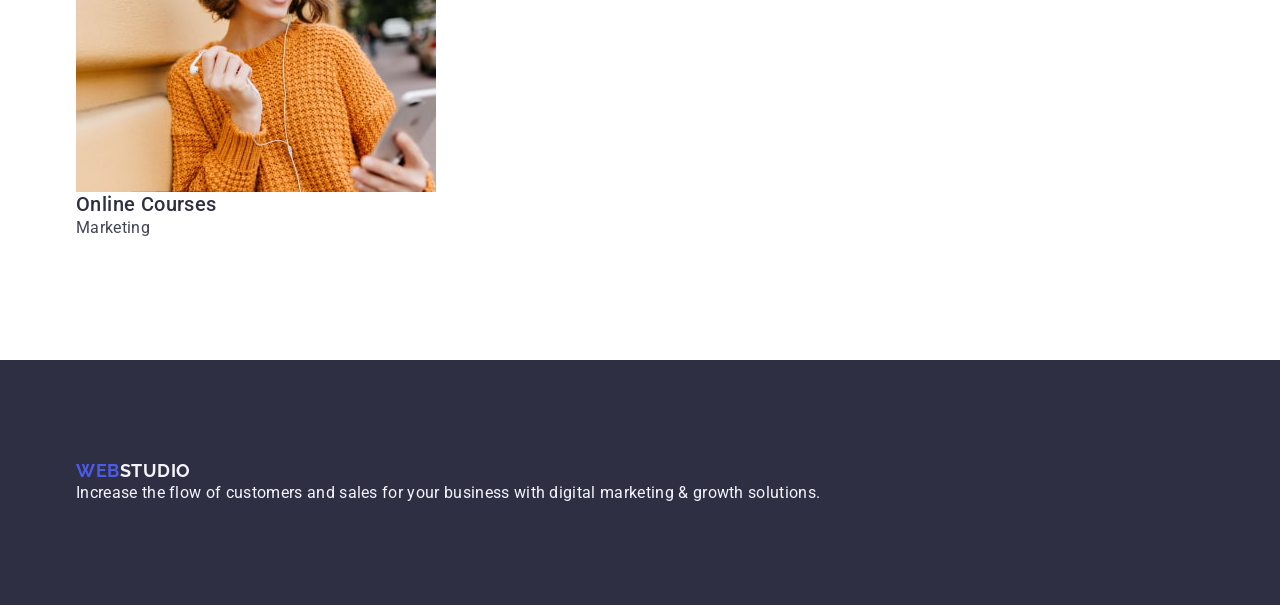
==== commit dfb1671c: "new-readme" ====
--- a/index.html
+++ b/index.html
@@ -7,14 +7,8 @@
     <!-- meta-end -->
     <link rel="preconnect" href="https://fonts.googleapis.com" />
     <link rel="preconnect" href="https://fonts.gstatic.com" crossorigin />
-    <link
-      href="https://fonts.googleapis.com/css2?family=Roboto:wght@400;500;700&family=Raleway:wght@700&display=swap"
-      rel="stylesheet"
-    />
-    <link
-      rel="stylesheet"
-      href="https://cdnjs.cloudflare.com/ajax/libs/modern-normalize/2.0.0/modern-normalize.css"
-    />
+    <link href="https://fonts.googleapis.com/css2?family=Roboto:wght@400;500;700&family=Raleway:wght@700&display=swap" rel="stylesheet" />
+    <link rel="stylesheet" href="https://cdnjs.cloudflare.com/ajax/libs/modern-normalize/2.0.0/modern-normalize.css" />
     <link rel="stylesheet" href="./css/styles.css" />
     <title>Malyshev S. goit-markup-hw-03</title>
   </head>
@@ -23,9 +17,7 @@
     <header class="header">
       <div class="container header--flex">
         <nav class="header__navmenu">
-          <a href="./index.html" class="header__nav-logo-link"
-            >Web<span class="header__nav-logo-txt--navy-blue">Studio</span></a
-          >
+          <a href="./index.html" class="header__navmenu-logo">Web<span class="header__navmenu-logo--gray">Studio</span></a>
           <ul class="header__navmenu-list">
             <li class="header__navmenu-item">
               <a href="./index.html" class="header__navmenu-link">Studio</a>
@@ -41,14 +33,10 @@
         <address class="header__address">
           <ul class="header__address-list">
             <li class="header__address-item">
-              <a class="header__address-link" href="mailto:info@devstudio.com"
-                >info@devstudio.com</a
-              >
+              <a class="header__address-link" href="mailto:info@devstudio.com">info@devstudio.com</a>
             </li>
             <li class="header__address-item">
-              <a class="header__address-link" href="tel:+110001111111"
-                >+11 (000) 111-11-11</a
-              >
+              <a class="header__address-link" href="tel:+110001111111">+11 (000) 111-11-11</a>
             </li>
           </ul>
         </address>
@@ -72,31 +60,19 @@
           <ul class="advantages__list">
             <li class="advantages__item">
               <h3 class="advantages__tittle">Strategy</h3>
-              <p class="advantages__txt">
-                Our goal is to identify the business problem to walk away with
-                the perfect and creative solution.
-              </p>
+              <p class="advantages__txt">Our goal is to identify the business problem to walk away with the perfect and creative solution.</p>
             </li>
             <li class="advantages__item">
               <h3 class="advantages__tittle">Punctuality</h3>
-              <p class="advantages__txt">
-                Bring the key message to the brand's audience for the best price
-                within the shortest possible time.
-              </p>
+              <p class="advantages__txt">Bring the key message to the brand's audience for the best price within the shortest possible time.</p>
             </li>
             <li class="advantages__item">
               <h3 class="advantages__tittle">Diligence</h3>
-              <p class="advantages__txt">
-                Research and confirm brands that present the strongest digital
-                growth opportunities and minimize risk.
-              </p>
+              <p class="advantages__txt">Research and confirm brands that present the strongest digital growth opportunities and minimize risk.</p>
             </li>
             <li class="advantages__item">
               <h3 class="advantages__tittle">Technologies</h3>
-              <p class="advantages__txt">
-                Design practice focused on digital experiences. We bring forth a
-                deep passion for problem-solving.
-              </p>
+              <p class="advantages__txt">Design practice focused on digital experiences. We bring forth a deep passion for problem-solving.</p>
             </li>
           </ul>
         </div>
@@ -108,46 +84,22 @@
           <h2 class="our-team__tittle-section">Our Team</h2>
           <ul class="our-team__list">
             <li class="our-team__item">
-              <img
-                class="our-team__img"
-                src="./images/section-our-team/product-designer.jpg"
-                alt="workmate"
-                width="264"
-                height="260"
-              />
+              <img class="our-team__img" src="./images/section-our-team/product-designer.jpg" alt="workmate" width="264" height="260" />
               <h3 class="our-team__title">Mark Guerrero</h3>
               <p class="our-team__txt">Product Designer</p>
             </li>
             <li class="our-team__item">
-              <img
-                class="our-team__img"
-                src="./images/section-our-team/frontend-developer.jpg"
-                alt="workmate"
-                width="264"
-                height="260"
-              />
+              <img class="our-team__img" src="./images/section-our-team/frontend-developer.jpg" alt="workmate" width="264" height="260" />
               <h3 class="our-team__title">Tom Ford</h3>
               <p class="our-team__txt">Frontend Developer</p>
             </li>
             <li class="our-team__item">
-              <img
-                class="our-team__img"
-                src="./images/section-our-team/marketing.jpg"
-                alt="workmate"
-                width="264"
-                height="260"
-              />
+              <img class="our-team__img" src="./images/section-our-team/marketing.jpg" alt="workmate" width="264" height="260" />
               <h3 class="our-team__title">Camila Garcia</h3>
               <p class="our-team__txt">Marketing</p>
             </li>
             <li class="our-team__item">
-              <img
-                class="our-team__img"
-                src="./images/section-our-team/UI-designer.jpg"
-                alt="workmate"
-                width="264"
-                height="260"
-              />
+              <img class="our-team__img" src="./images/section-our-team/UI-designer.jpg" alt="workmate" width="264" height="260" />
               <h3 class="our-team__title">Daniel Wilson</h3>
               <p class="our-team__txt">UI Designer</p>
             </li>
@@ -161,68 +113,32 @@
           <h2 class="portfolio__tittle-section">Our Portfolio</h2>
           <ul class="portfolio__list">
             <li class="portfolio__item">
-              <img
-                class="portfolio__img"
-                src="./images/section-portfolio/img-banking-app.jpg"
-                alt="our development"
-                width="360"
-                height="300"
-              />
+              <img class="portfolio__img" src="./images/section-portfolio/img-banking-app.jpg" alt="our development" width="360" height="300" />
               <h3 class="portfolio__tittle">Banking App</h3>
               <p class="portfolio__txt">App</p>
             </li>
             <li class="portfolio__item">
-              <img
-                class="portfolio__img"
-                src="./images/section-portfolio/img-cashless-payment.jpg"
-                alt="our development"
-                width="360"
-                height="300"
-              />
+              <img class="portfolio__img" src="./images/section-portfolio/img-cashless-payment.jpg" alt="our development" width="360" height="300" />
               <h3 class="portfolio__tittle">Cashless Payment</h3>
               <p class="portfolio__txt">Marketing</p>
             </li>
             <li class="portfolio__item">
-              <img
-                class="portfolio__img"
-                src="./images/section-portfolio/img-meditation-app.jpg"
-                alt="our development"
-                width="360"
-                height="300"
-              />
+              <img class="portfolio__img" src="./images/section-portfolio/img-meditation-app.jpg" alt="our development" width="360" height="300" />
               <h3 class="portfolio__tittle">Meditation App</h3>
               <p class="portfolio__txt">App</p>
             </li>
             <li class="portfolio__item">
-              <img
-                class="portfolio__img"
-                src="./images/section-portfolio/img-taxi-service.jpg"
-                alt="our development"
-                width="360"
-                height="300"
-              />
+              <img class="portfolio__img" src="./images/section-portfolio/img-taxi-service.jpg" alt="our development" width="360" height="300" />
               <h3 class="portfolio__tittle">Taxi Service</h3>
               <p class="portfolio__txt">Marketing</p>
             </li>
             <li class="portfolio__item">
-              <img
-                class="portfolio__img"
-                src="./images/section-portfolio/img-screen-illustrations.jpg"
-                alt="our development"
-                width="360"
-                height="300"
-              />
+              <img class="portfolio__img" src="./images/section-portfolio/img-screen-illustrations.jpg" alt="our development" width="360" height="300" />
               <h3 class="portfolio__tittle">Screen Illustrations</h3>
               <p class="portfolio__txt">Design</p>
             </li>
             <li class="portfolio__item">
-              <img
-                class="portfolio__img"
-                src="./images/section-portfolio/img-online-courses.jpg"
-                alt="our development"
-                width="360"
-                height="300"
-              />
+              <img class="portfolio__img" src="./images/section-portfolio/img-online-courses.jpg" alt="our development" width="360" height="300" />
               <h3 class="portfolio__tittle">Online Courses</h3>
               <p class="portfolio__txt">Marketing</p>
             </li>
@@ -235,13 +151,8 @@
     <!-- footer-section-start -->
     <footer class="footer">
       <div class="container">
-        <a class="footer__logo-link" href="./index.html"
-          >Web<span class="footer__logo-link--txt-cloud">Studio</span></a
-        >
-        <p class="footeer__txt">
-          Increase the flow of customers and sales for your business with
-          digital marketing & growth solutions.
-        </p>
+        <a class="footer__logo-link" href="./index.html">Web<span class="footer__logo-link--txt-cloud">Studio</span></a>
+        <p class="footeer__txt">Increase the flow of customers and sales for your business with digital marketing & growth solutions.</p>
       </div>
     </footer>
     <!-- footer-section-end -->
--- a/css/styles.css
+++ b/css/styles.css
@@ -80,7 +80,7 @@
 
 /* header-section-logo */
 
-.header__nav-logo-link {
+.header__navmenu-logo {
   font-family: 'Raleway', sans-serif;
   font-weight: 700;
   font-size: 18px;
@@ -91,7 +91,7 @@
   text-decoration: none;
 }
 
-.header__nav-logo-txt--navy-blue {
+.header__navmenu-logo--gray {
   color: #2e2f42;
 }
 
@@ -153,23 +153,30 @@
 .hero__tittle {
   max-width: 496px;
   text-align: center;
+  margin: 0 auto 48px auto;
+
   color: #ffffff;
   font-size: 56px;
   line-height: 1.07;
   letter-spacing: 0.02em;
-  margin: 0 auto 48px auto;
 }
 
 .hero__button {
   display: block;
   margin: 0 auto;
+  border-radius: 4px;
+  padding: 16px 32px;
+
   font-family: 'Roboto', sans-serif;
   font-weight: 500;
   color: #fff;
   line-height: 1.5;
   letter-spacing: 0.04em;
+
   cursor: pointer;
+  border: none;
   background-color: #4d5ae5;
+  box-shadow: 0px 4px 4px 0px rgba(0, 0, 0, 0.15);
 }
 
 .hero__button:hover,
@@ -214,6 +221,7 @@
   font-weight: 700;
   line-height: 1.11;
   letter-spacing: 0.02em;
+
   text-transform: capitalize;
 }
 
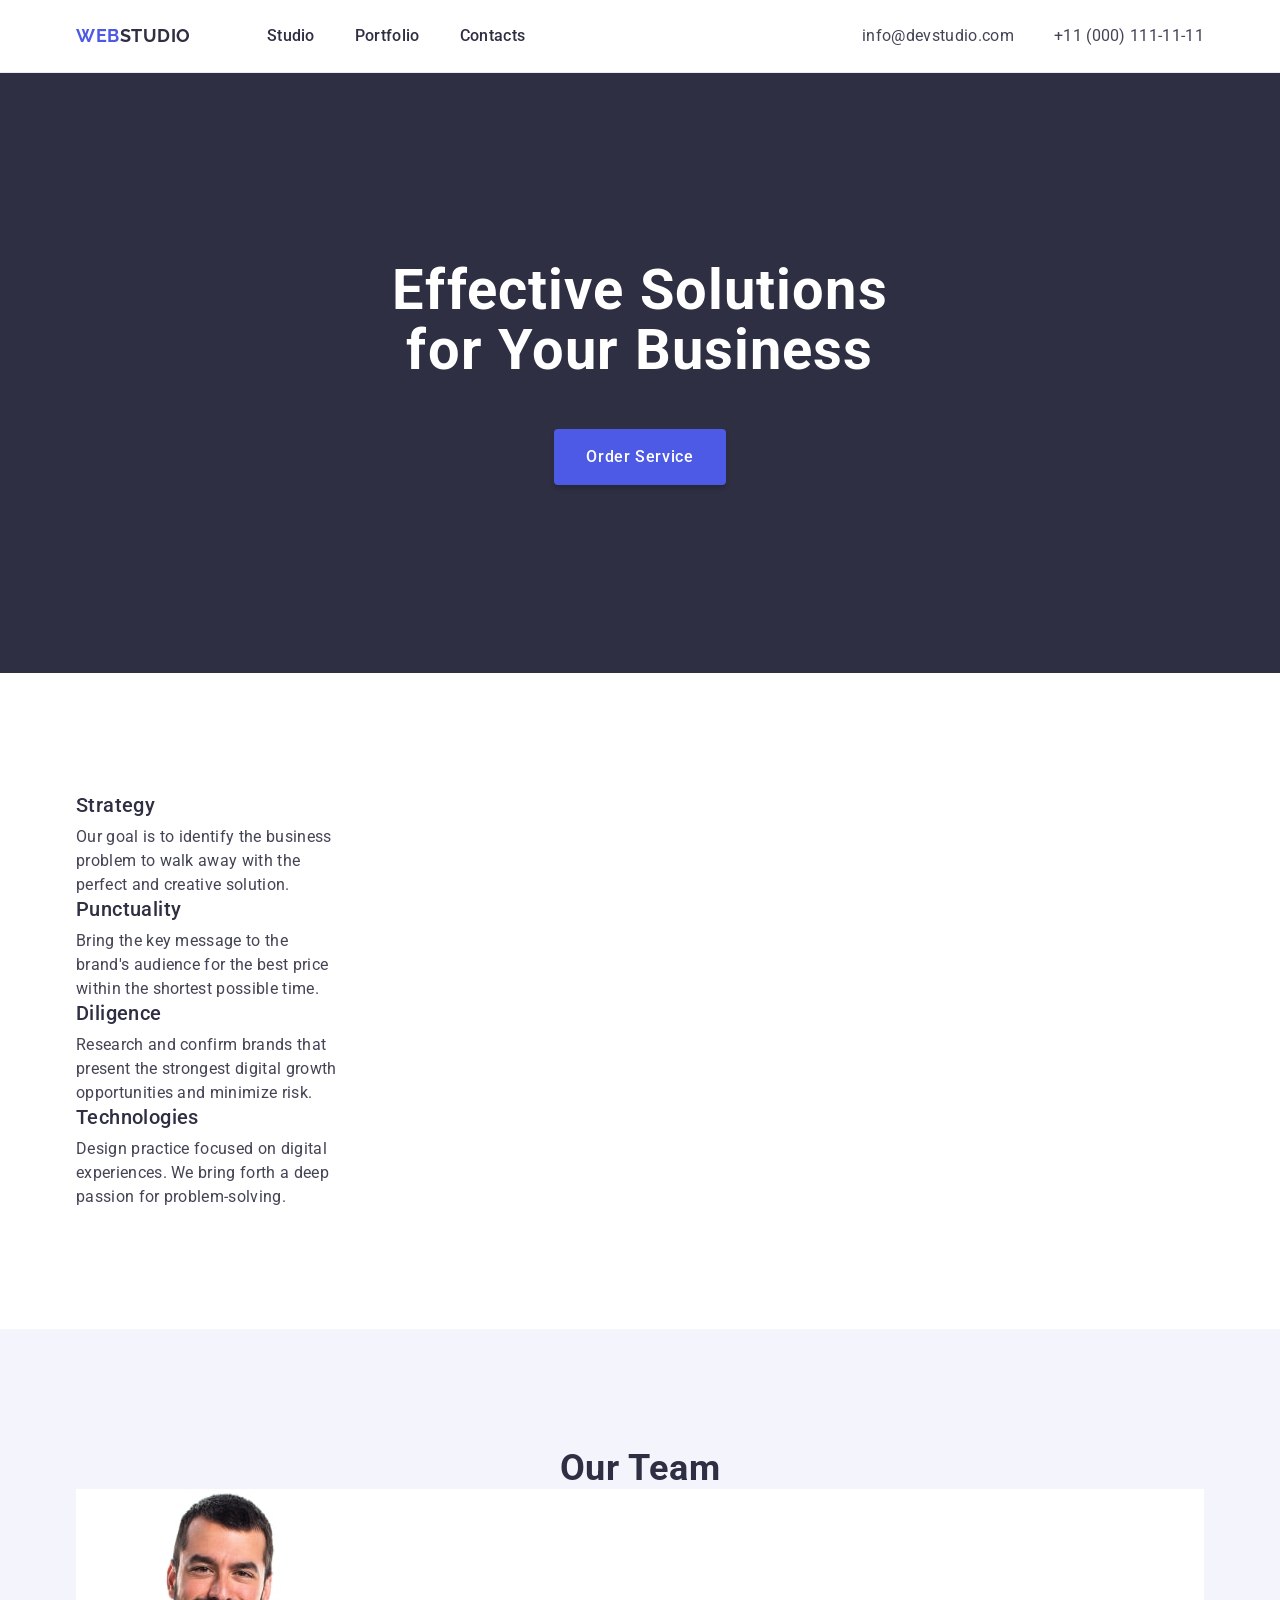
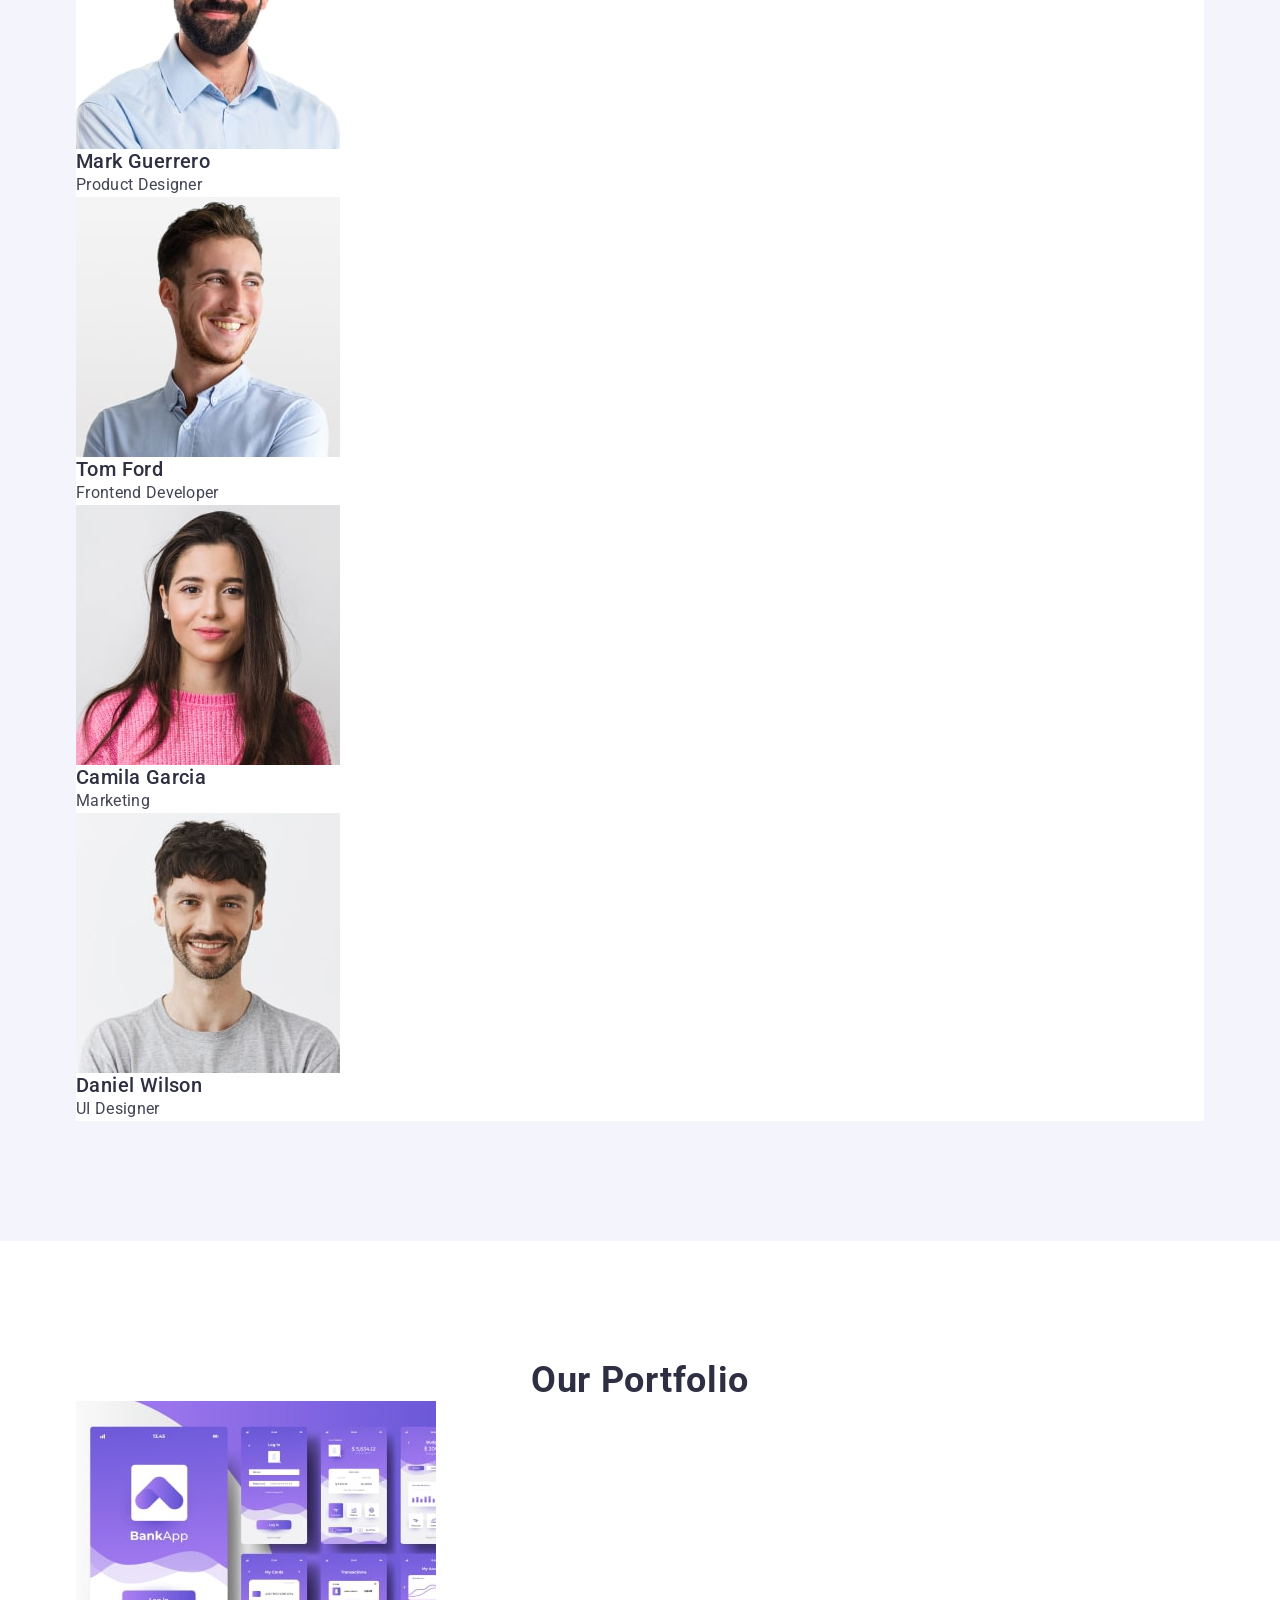
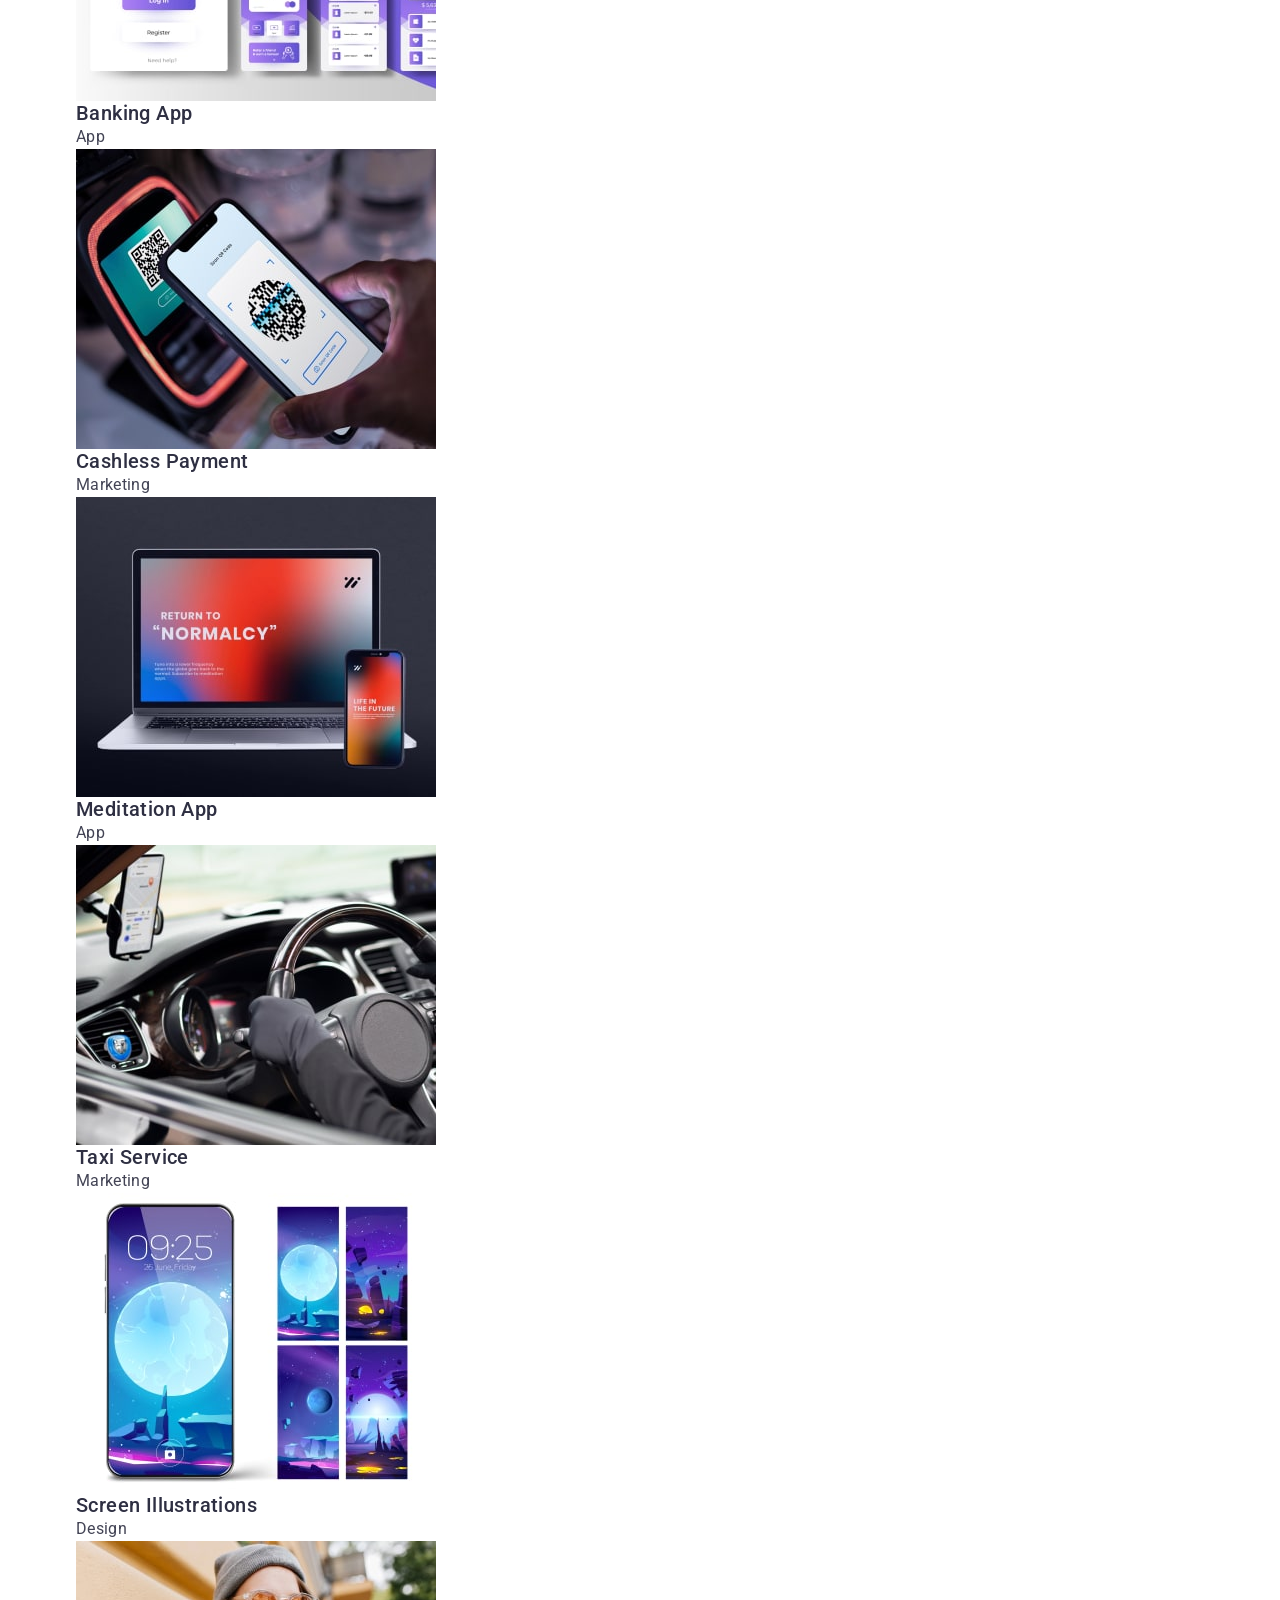
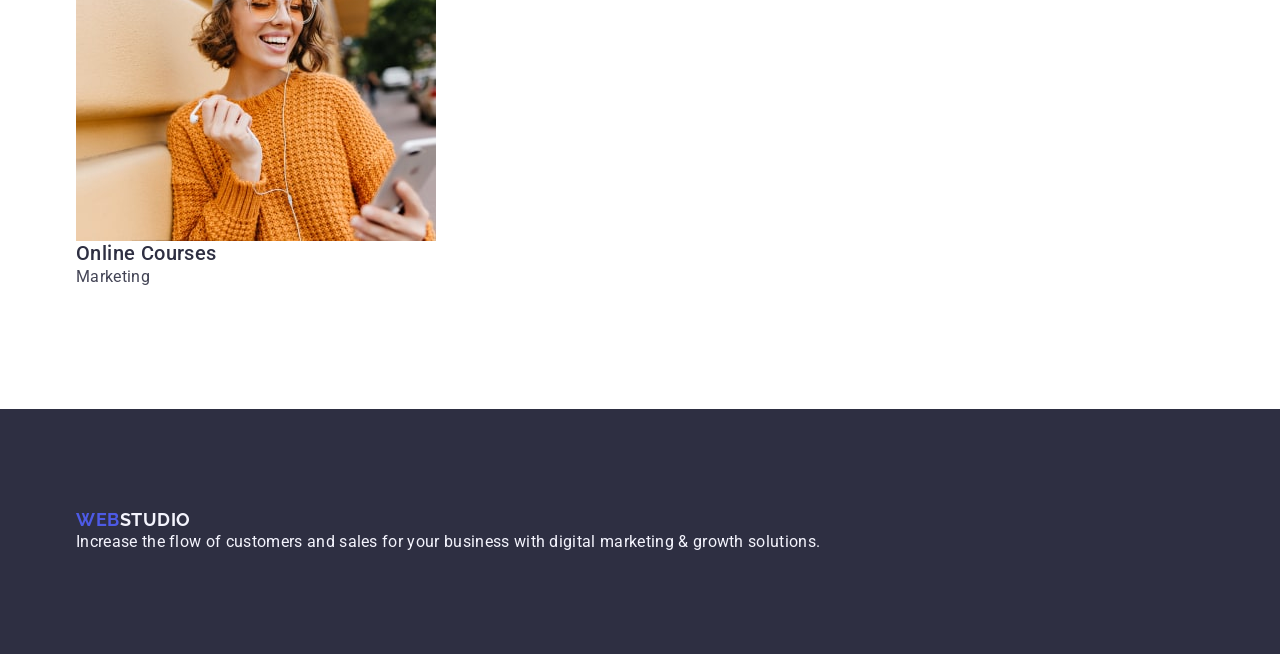
==== commit 2687ebf8: "header-done" ====
--- a/index.html
+++ b/index.html
@@ -15,7 +15,7 @@
   <body>
     <!-- header-section -->
     <header class="header">
-      <div class="container header--flex">
+      <div class="container header--wrap">
         <nav class="header__navmenu">
           <a href="./index.html" class="header__navmenu-logo">Web<span class="header__navmenu-logo--gray">Studio</span></a>
           <ul class="header__navmenu-list">
--- a/css/styles.css
+++ b/css/styles.css
@@ -74,13 +74,20 @@
 
 /** header-section */
 
-.header--flex {
+.header {
+  border-bottom: 1px solid #e7e9fc;
+}
+
+.header--wrap {
   display: flex;
+  align-items: center;
 }
 
 /* header-section-logo */
 
 .header__navmenu-logo {
+  margin-right: 76px;
+
   font-family: 'Raleway', sans-serif;
   font-weight: 700;
   font-size: 18px;
@@ -99,14 +106,18 @@
 
 .header__navmenu {
   display: flex;
+  align-items: center;
 }
 
 .header__navmenu-list {
   display: flex;
-}
-
-.header__navmenu-list,
+  gap: 40px;
+}
+
 .header__navmenu-link {
+  display: block;
+  padding: 24px 0;
+
   font-weight: 500;
   color: #2e2f42;
   line-height: 1.5;
@@ -123,10 +134,12 @@
 
 .header__address {
   font-style: normal;
+  margin-left: auto;
 }
 
 .header__address-list {
   display: flex;
+  gap: 40px;
 }
 
 .header__address-link {
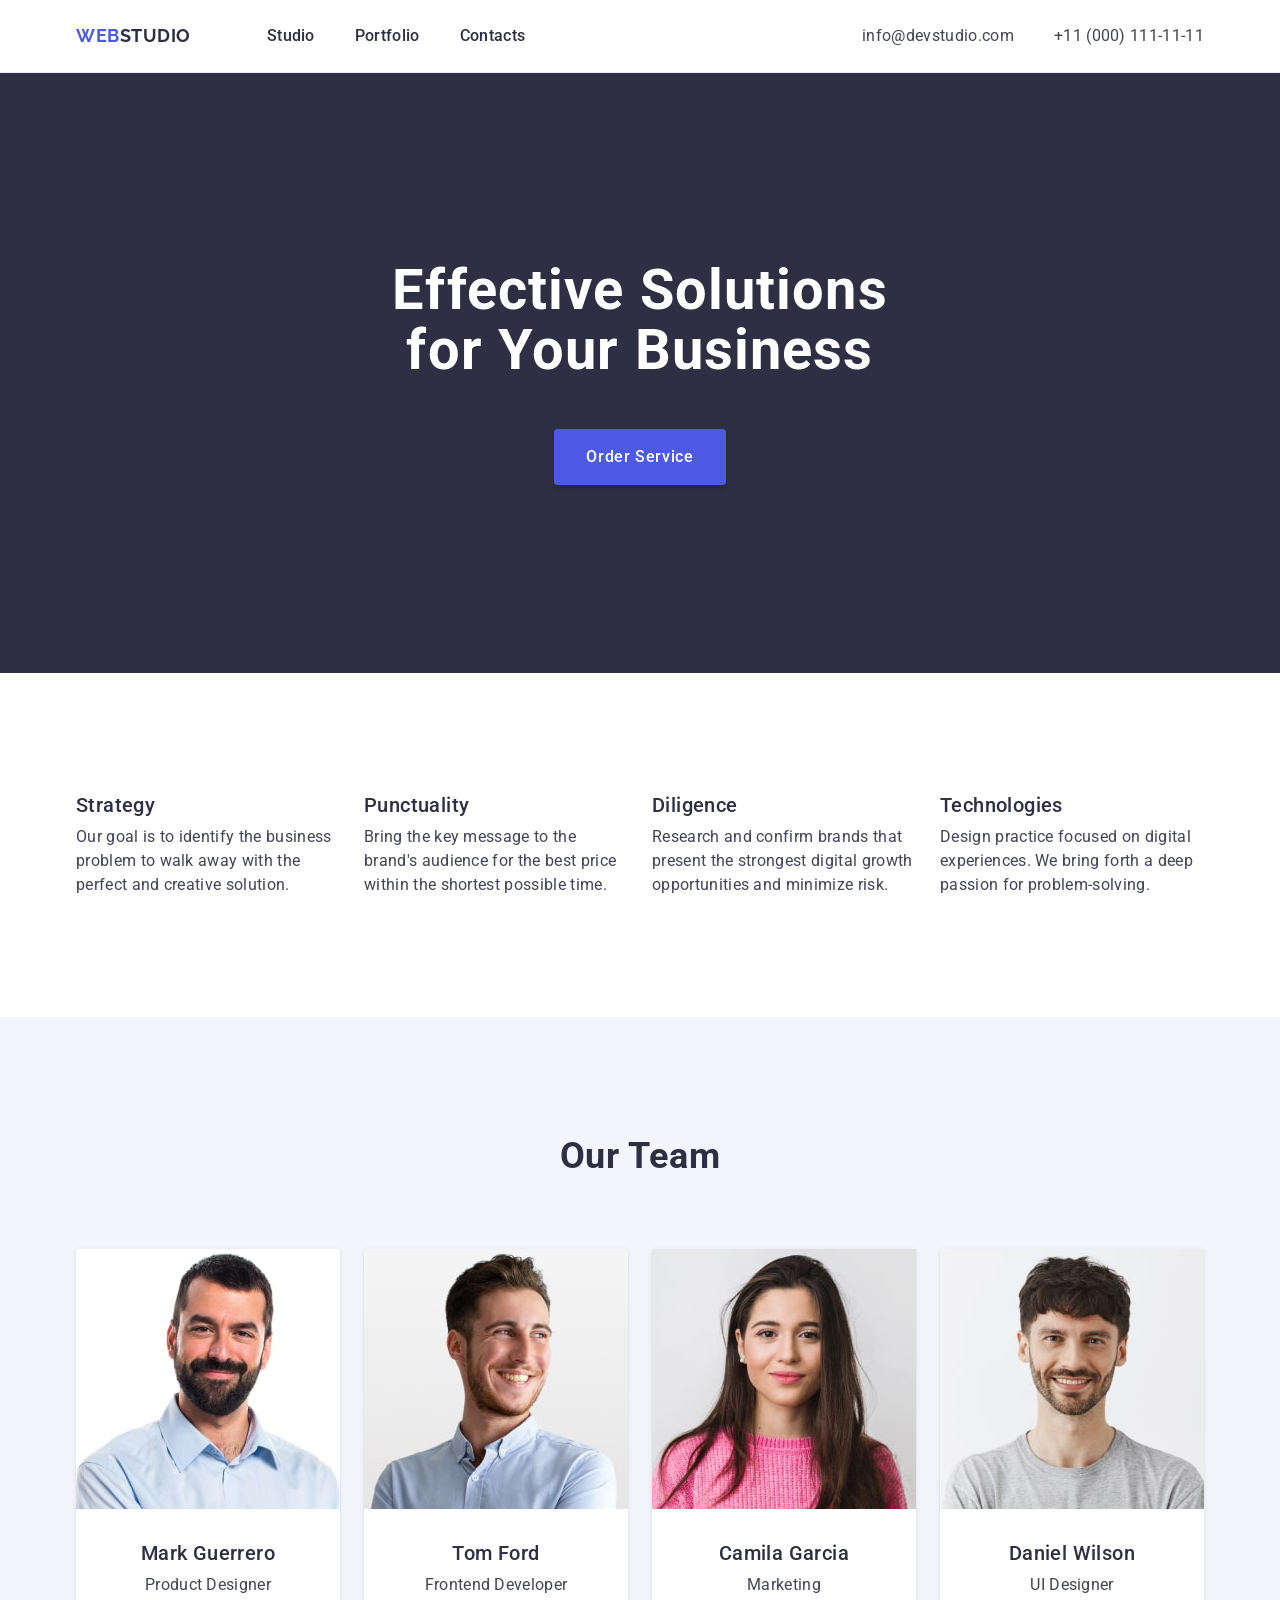
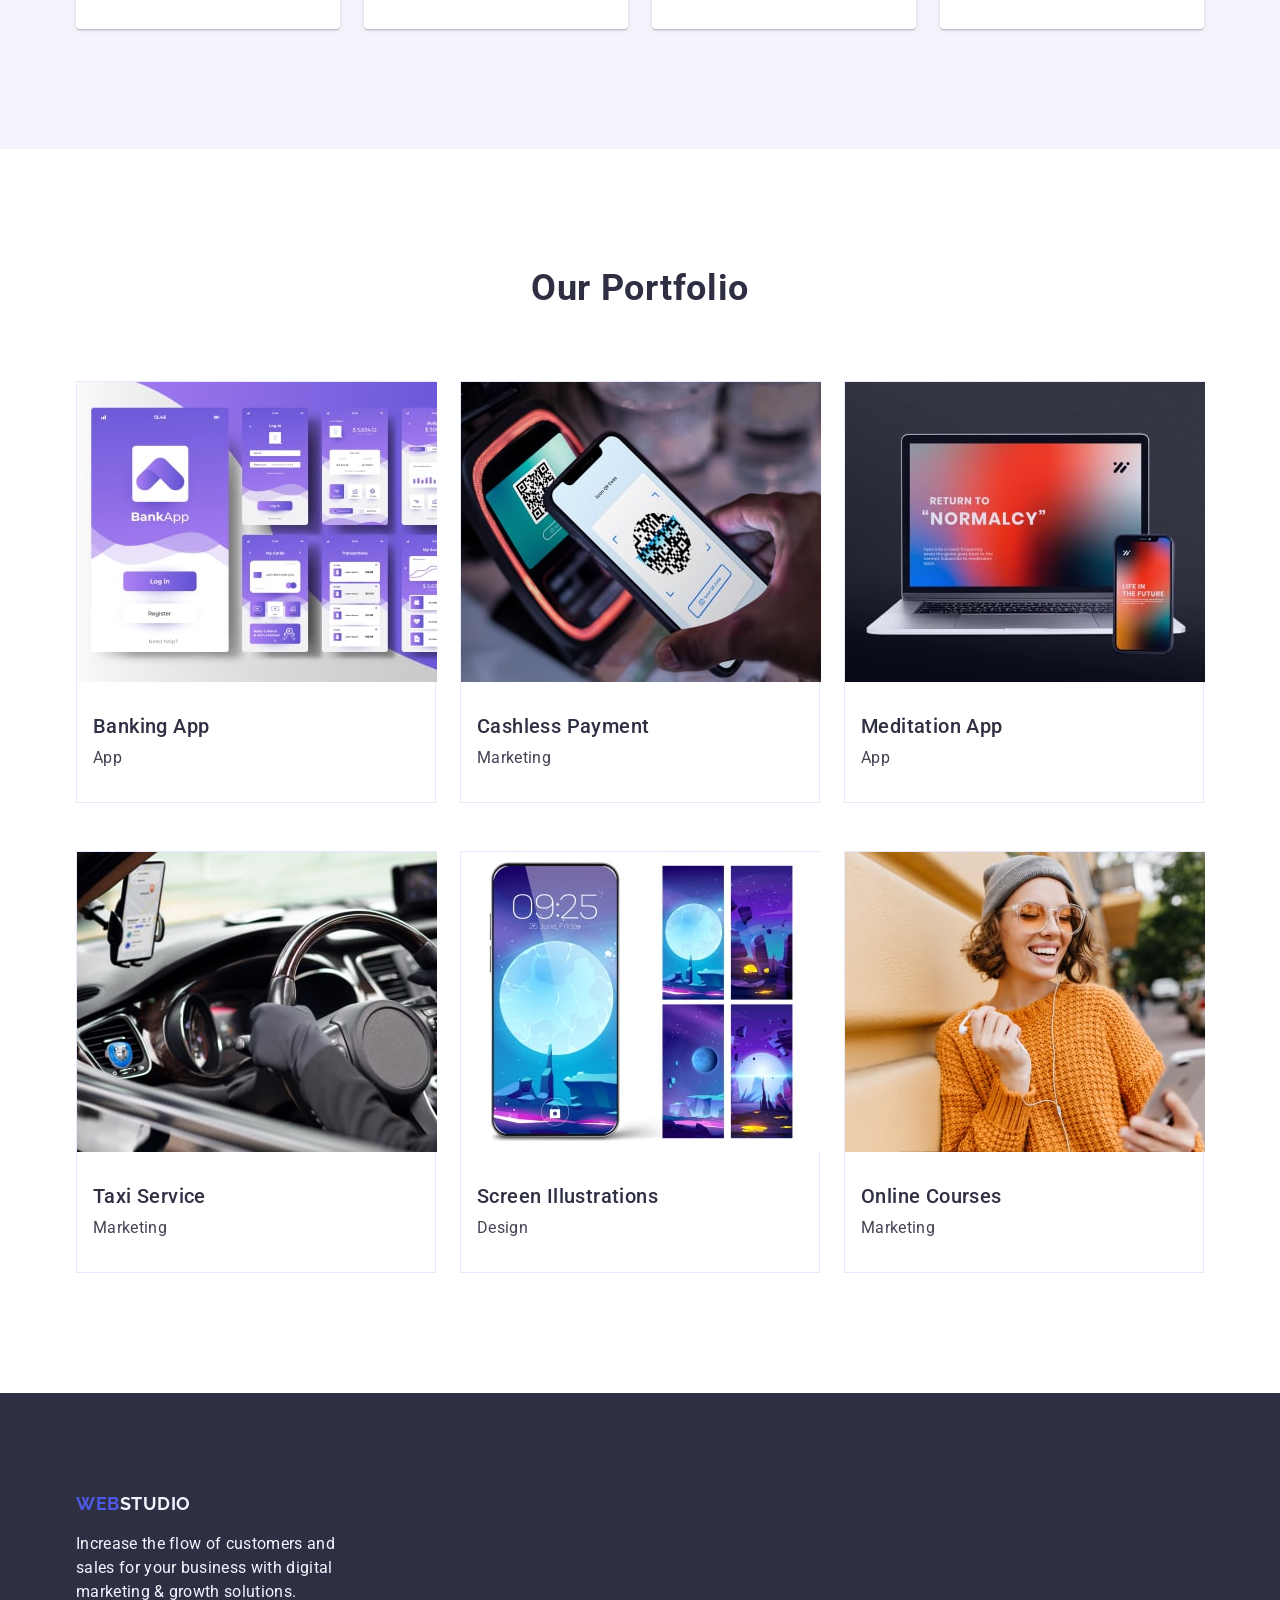
==== commit add25c94: "test-project" ====
--- a/index.html
+++ b/index.html
@@ -82,26 +82,34 @@
       <section class="our-team section">
         <div class="container">
           <h2 class="our-team__tittle-section">Our Team</h2>
-          <ul class="our-team__list">
-            <li class="our-team__item">
-              <img class="our-team__img" src="./images/section-our-team/product-designer.jpg" alt="workmate" width="264" height="260" />
-              <h3 class="our-team__title">Mark Guerrero</h3>
-              <p class="our-team__txt">Product Designer</p>
+          <ul class="our-team__card-list">
+            <li class="our-team__card-item">
+              <img class="our-team__card-img" src="./images/section-our-team/product-designer.jpg" alt="workmate" width="264" height="260" />
+              <div class="our-team__card-desc">
+                <h3 class="our-team__card-title">Mark Guerrero</h3>
+                <p class="our-team__card-txt">Product Designer</p>
+              </div>
             </li>
-            <li class="our-team__item">
-              <img class="our-team__img" src="./images/section-our-team/frontend-developer.jpg" alt="workmate" width="264" height="260" />
-              <h3 class="our-team__title">Tom Ford</h3>
-              <p class="our-team__txt">Frontend Developer</p>
+            <li class="our-team__card-item">
+              <img class="our-team__card-img" src="./images/section-our-team/frontend-developer.jpg" alt="workmate" width="264" height="260" />
+              <div class="our-team__card-desc">
+                <h3 class="our-team__card-title">Tom Ford</h3>
+                <p class="our-team__card-txt">Frontend Developer</p>
+              </div>
             </li>
-            <li class="our-team__item">
-              <img class="our-team__img" src="./images/section-our-team/marketing.jpg" alt="workmate" width="264" height="260" />
-              <h3 class="our-team__title">Camila Garcia</h3>
-              <p class="our-team__txt">Marketing</p>
+            <li class="our-team__card-item">
+              <img class="our-team__card-img" src="./images/section-our-team/marketing.jpg" alt="workmate" width="264" height="260" />
+              <div class="our-team__card-desc">
+                <h3 class="our-team__card-title">Camila Garcia</h3>
+                <p class="our-team__card-txt">Marketing</p>
+              </div>
             </li>
-            <li class="our-team__item">
-              <img class="our-team__img" src="./images/section-our-team/UI-designer.jpg" alt="workmate" width="264" height="260" />
-              <h3 class="our-team__title">Daniel Wilson</h3>
-              <p class="our-team__txt">UI Designer</p>
+            <li class="our-team__card-item">
+              <img class="our-team__card-img" src="./images/section-our-team/UI-designer.jpg" alt="workmate" width="264" height="260" />
+              <div class="our-team__card-desc">
+                <h3 class="our-team__card-title">Daniel Wilson</h3>
+                <p class="our-team__card-txt">UI Designer</p>
+              </div>
             </li>
           </ul>
         </div>
@@ -111,36 +119,48 @@
       <section class="portfolio section">
         <div class="container">
           <h2 class="portfolio__tittle-section">Our Portfolio</h2>
-          <ul class="portfolio__list">
-            <li class="portfolio__item">
-              <img class="portfolio__img" src="./images/section-portfolio/img-banking-app.jpg" alt="our development" width="360" height="300" />
-              <h3 class="portfolio__tittle">Banking App</h3>
-              <p class="portfolio__txt">App</p>
+          <ul class="portfolio__card-list">
+            <li class="portfolio__card-item">
+              <img class="portfolio__card-img" src="./images/section-portfolio/img-banking-app.jpg" alt="our development" width="360" height="300" />
+              <div class="portfolio__card-desc">
+                <h3 class="portfolio__card-tittle">Banking App</h3>
+                <p class="portfolio__card-txt">App</p>
+              </div>
             </li>
-            <li class="portfolio__item">
-              <img class="portfolio__img" src="./images/section-portfolio/img-cashless-payment.jpg" alt="our development" width="360" height="300" />
-              <h3 class="portfolio__tittle">Cashless Payment</h3>
-              <p class="portfolio__txt">Marketing</p>
+            <li class="portfolio__card-item">
+              <img class="portfolio__card-img" src="./images/section-portfolio/img-cashless-payment.jpg" alt="our development" width="360" height="300" />
+              <div class="portfolio__card-desc">
+                <h3 class="portfolio__card-tittle">Cashless Payment</h3>
+                <p class="portfolio__card-txt">Marketing</p>
+              </div>
             </li>
-            <li class="portfolio__item">
-              <img class="portfolio__img" src="./images/section-portfolio/img-meditation-app.jpg" alt="our development" width="360" height="300" />
-              <h3 class="portfolio__tittle">Meditation App</h3>
-              <p class="portfolio__txt">App</p>
+            <li class="portfolio__card-item">
+              <img class="portfolio__card-img" src="./images/section-portfolio/img-meditation-app.jpg" alt="our development" width="360" height="300" />
+              <div class="portfolio__card-desc">
+                <h3 class="portfolio__card-tittle">Meditation App</h3>
+                <p class="portfolio__card-txt">App</p>
+              </div>
             </li>
-            <li class="portfolio__item">
-              <img class="portfolio__img" src="./images/section-portfolio/img-taxi-service.jpg" alt="our development" width="360" height="300" />
-              <h3 class="portfolio__tittle">Taxi Service</h3>
-              <p class="portfolio__txt">Marketing</p>
+            <li class="portfolio__card-item">
+              <img class="portfolio__card-img" src="./images/section-portfolio/img-taxi-service.jpg" alt="our development" width="360" height="300" />
+              <div class="portfolio__card-desc">
+                <h3 class="portfolio__card-tittle">Taxi Service</h3>
+                <p class="portfolio__card-txt">Marketing</p>
+              </div>
             </li>
-            <li class="portfolio__item">
-              <img class="portfolio__img" src="./images/section-portfolio/img-screen-illustrations.jpg" alt="our development" width="360" height="300" />
-              <h3 class="portfolio__tittle">Screen Illustrations</h3>
-              <p class="portfolio__txt">Design</p>
+            <li class="portfolio__card-item">
+              <img class="portfolio__card-img" src="./images/section-portfolio/img-screen-illustrations.jpg" alt="our development" width="360" height="300" />
+              <div class="portfolio__card-desc">
+                <h3 class="portfolio__card-tittle">Screen Illustrations</h3>
+                <p class="portfolio__card-txt">Design</p>
+              </div>
             </li>
-            <li class="portfolio__item">
-              <img class="portfolio__img" src="./images/section-portfolio/img-online-courses.jpg" alt="our development" width="360" height="300" />
-              <h3 class="portfolio__tittle">Online Courses</h3>
-              <p class="portfolio__txt">Marketing</p>
+            <li class="portfolio__card-item">
+              <img class="portfolio__card-img" src="./images/section-portfolio/img-online-courses.jpg" alt="our development" width="360" height="300" />
+              <div class="portfolio__card-desc">
+                <h3 class="portfolio__card-tittle">Online Courses</h3>
+                <p class="portfolio__card-txt">Marketing</p>
+              </div>
             </li>
           </ul>
         </div>
@@ -151,7 +171,7 @@
     <!-- footer-section-start -->
     <footer class="footer">
       <div class="container">
-        <a class="footer__logo-link" href="./index.html">Web<span class="footer__logo-link--txt-cloud">Studio</span></a>
+        <a class="footer__logo-link" href="./index.html">Web<span class="footer__logo-link--cloud">Studio</span></a>
         <p class="footeer__txt">Increase the flow of customers and sales for your business with digital marketing & growth solutions.</p>
       </div>
     </footer>
--- a/css/styles.css
+++ b/css/styles.css
@@ -209,6 +209,15 @@
   letter-spacing: 0.02em;
 }
 
+.advantages__list {
+  display: flex;
+  gap: 24px;
+}
+
+.advantages__item {
+  max-width: 264px;
+}
+
 .advantages__tittle {
   margin-bottom: 8px;
 }
@@ -216,7 +225,6 @@
 .advantages__txt {
   line-height: 1.5;
   letter-spacing: 0.02em;
-  max-width: 264px;
 }
 
 /** advatages-section-end */
@@ -228,6 +236,8 @@
 }
 
 .our-team__tittle-section {
+  margin-bottom: 72px;
+
   text-align: center;
   color: #2e2f42;
   font-size: 36px;
@@ -238,25 +248,39 @@
   text-transform: capitalize;
 }
 
-/* .our-team__list {
+.our-team__card-list {
+  display: flex;
+  gap: 24px;
+}
+
+.our-team__card-item {
+  max-width: 264px;
+
+  border-radius: 0px 0px 4px 4px;
+  box-shadow: 0px 2px 1px 0px rgba(46, 47, 66, 0.08), 0px 1px 1px 0px rgba(46, 47, 66, 0.16), 0px 1px 6px 0px rgba(46, 47, 66, 0.08);
+  background-color: #ffffff;
+}
+
+/* .our-team__card-img {
 } */
 
-.our-team__item {
-  background-color: #ffffff;
-}
-
-/* .our-team__img {
-} */
-
-.our-team__title {
-  color: #2e2f42;
+.our-team__card-desc {
+  padding: 32px 16px;
+}
+
+.our-team__card-title {
+  margin-bottom: 8px;
+
+  text-align: center;
   font-size: 20px;
   font-weight: 500;
   line-height: 1.2;
   letter-spacing: 0.02em;
-}
-
-.our-team__txt {
+  color: #2e2f42;
+}
+
+.our-team__card-txt {
+  text-align: center;
   line-height: 1.5;
   letter-spacing: 0.02em;
 }
@@ -269,33 +293,48 @@
 } */
 
 .portfolio__tittle-section {
-  color: #2e2f42;
+  margin-bottom: 72px;
+
   text-align: center;
   font-size: 36px;
   font-weight: 700;
   line-height: 1.11;
   letter-spacing: 0.02em;
   text-transform: capitalize;
-}
-
-/* .portfolio__list {
+  color: #2e2f42;
+}
+
+.portfolio__card-list {
+  display: flex;
+  flex-wrap: wrap;
+  gap: 48px 24px;
+}
+
+.portfolio__card-item {
+  max-width: 360px;
+
+  border: 1px solid #e7e9fc;
+  background-color: #ffffff;
+}
+
+/* .portfolio__card-img {
 } */
 
-/* .portfolio__item {
-} */
-
-/* .portfolio__img {
-} */
-
-.portfolio__tittle {
-  color: #2e2f42;
+.portfolio__card-desc {
+  padding: 32px 16px;
+}
+
+.portfolio__card-tittle {
+  margin-bottom: 8px;
+
   font-size: 20px;
   font-weight: 500;
   line-height: 1.2;
   letter-spacing: 0.02em;
-}
-
-.portfolio__txt {
+  color: #2e2f42;
+}
+
+.portfolio__card-txt {
   line-height: 1.5;
   letter-spacing: 0.02em;
 }
@@ -309,7 +348,9 @@
 }
 
 .footer__logo-link {
-  color: #4d5ae5;
+  margin-bottom: 18px;
+  display: block;
+
   font-family: 'Raleway', sans-serif;
   font-size: 18px;
   font-weight: 700;
@@ -317,16 +358,19 @@
   letter-spacing: 0.03em;
   text-transform: uppercase;
   text-decoration: none;
-}
-
-.footer__logo-link--txt-cloud {
+  color: #4d5ae5;
+}
+
+.footeer__txt {
+  max-width: 264px;
+
+  line-height: 1.5;
+  letter-spacing: 0.02em;
   color: #f4f4fd;
 }
 
-.footeer__txt {
+.footer__logo-link--cloud {
   color: #f4f4fd;
-  line-height: 1.5;
-  letter-spacing: 0.02em;
 }
 
 .footer {
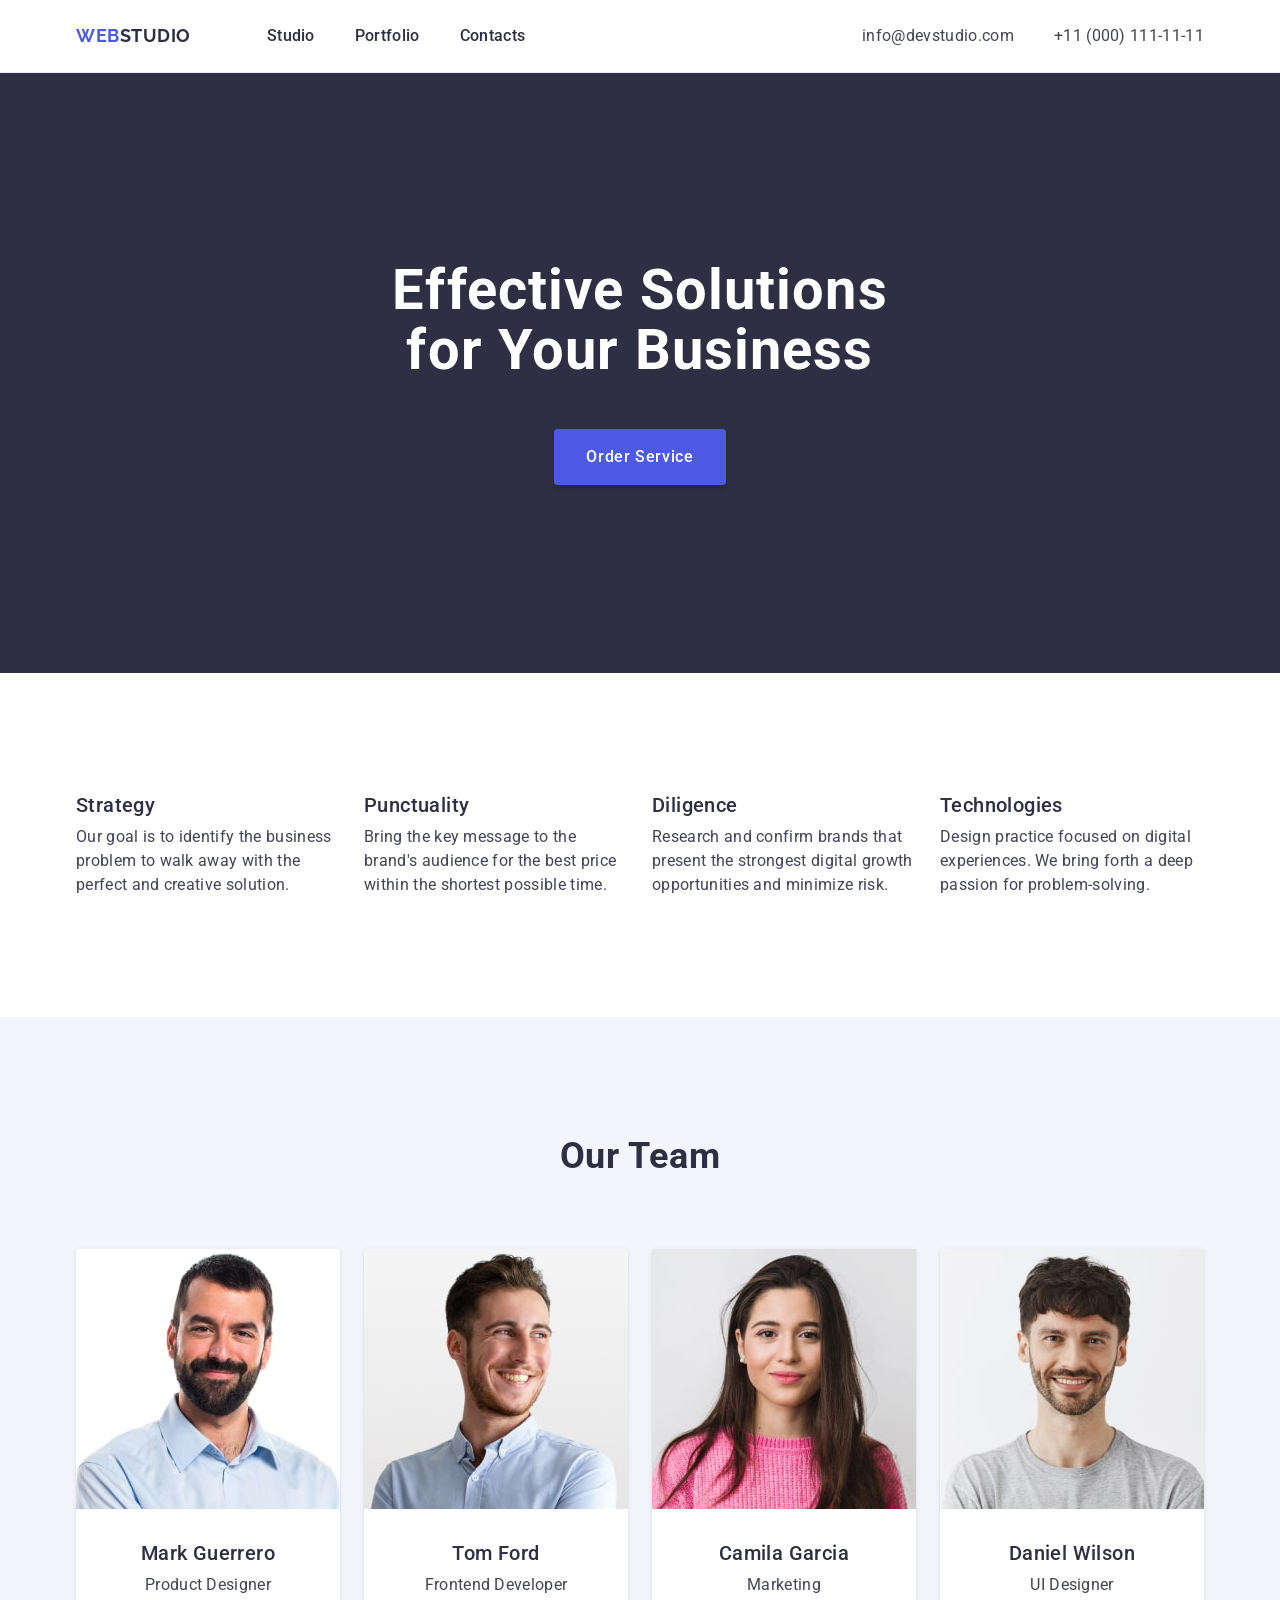
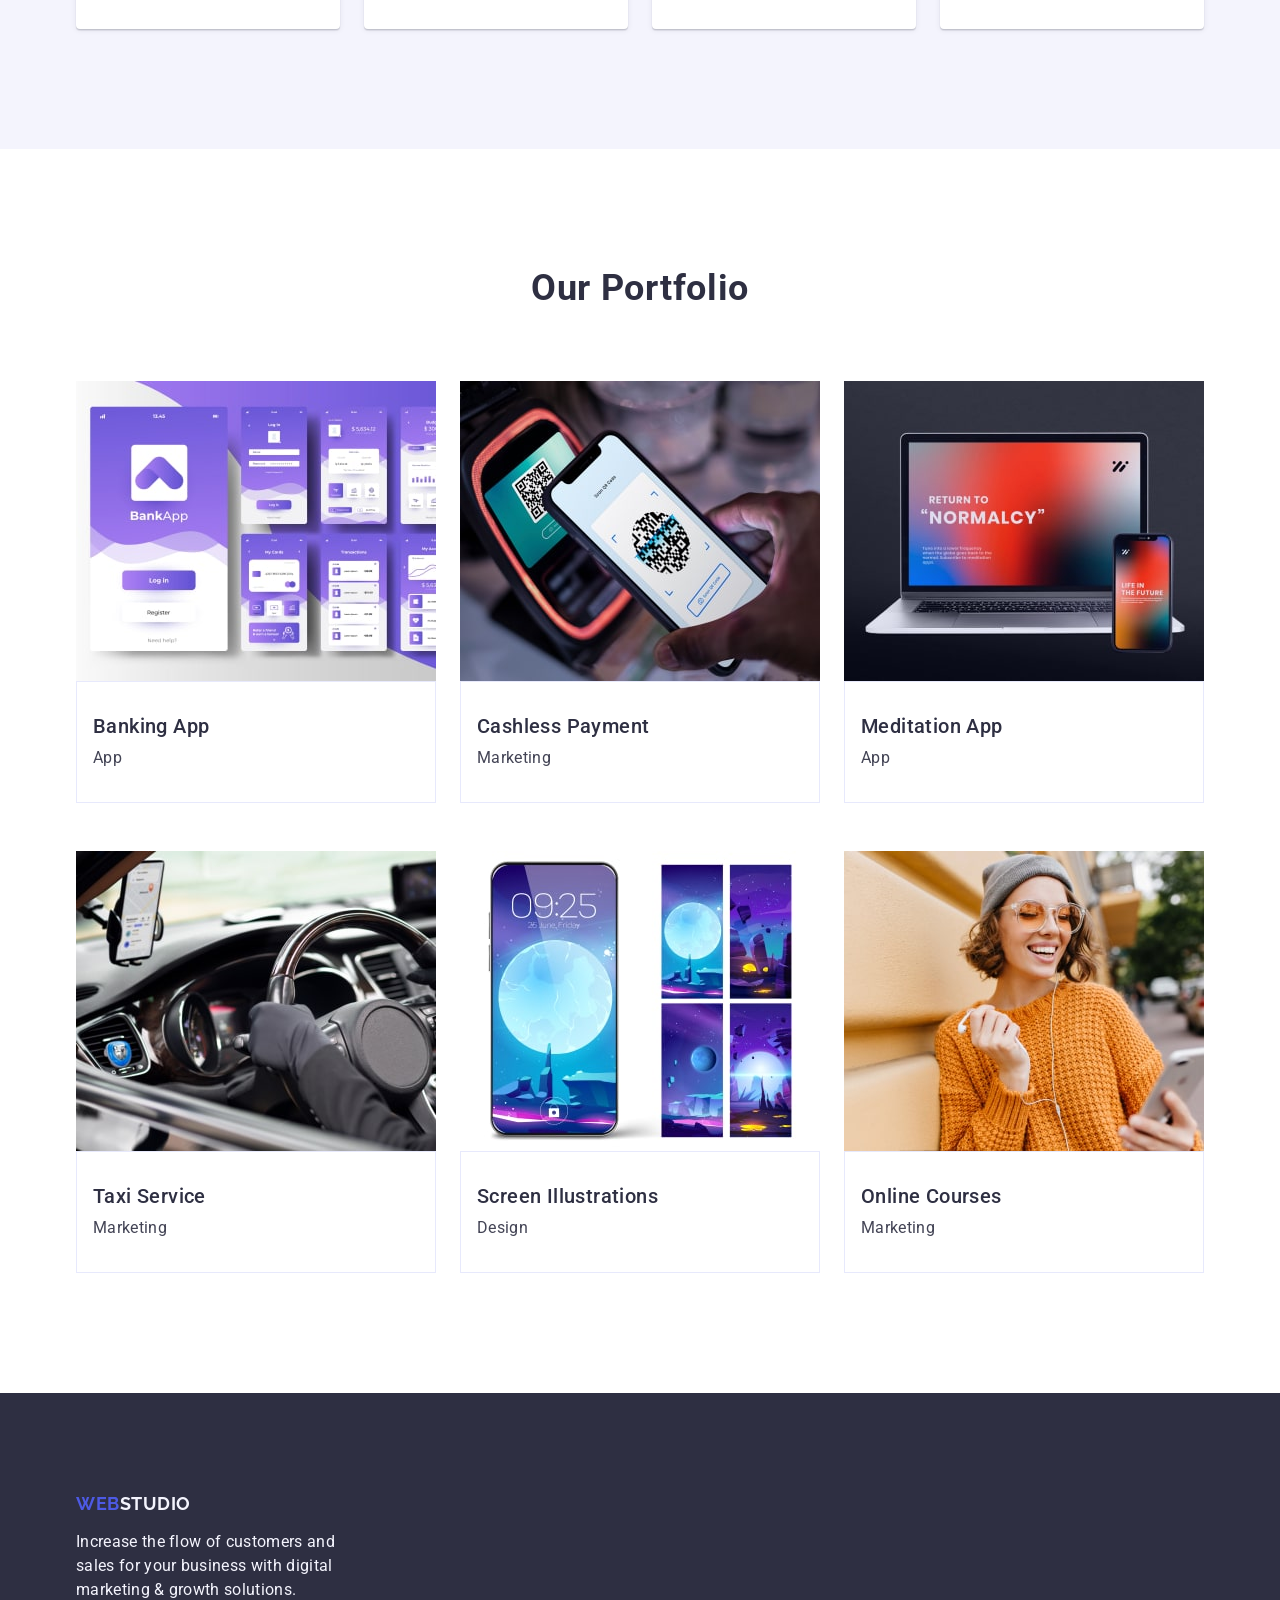
==== commit de72e230: "corrected-calc" ====
--- a/index.html
+++ b/index.html
@@ -8,7 +8,7 @@
     <link rel="preconnect" href="https://fonts.googleapis.com" />
     <link rel="preconnect" href="https://fonts.gstatic.com" crossorigin />
     <link href="https://fonts.googleapis.com/css2?family=Roboto:wght@400;500;700&family=Raleway:wght@700&display=swap" rel="stylesheet" />
-    <link rel="stylesheet" href="https://cdnjs.cloudflare.com/ajax/libs/modern-normalize/2.0.0/modern-normalize.css" />
+    <link rel="stylesheet" href="https://cdnjs.cloudflare.com/ajax/libs/modern-normalize/2.0.0/modern-normalize.min.css" />
     <link rel="stylesheet" href="./css/styles.css" />
     <title>Malyshev S. goit-markup-hw-03</title>
   </head>
--- a/css/styles.css
+++ b/css/styles.css
@@ -177,6 +177,7 @@
 .hero__button {
   display: block;
   margin: 0 auto;
+  min-width: 169px;
   border-radius: 4px;
   padding: 16px 32px;
 
@@ -254,7 +255,7 @@
 }
 
 .our-team__card-item {
-  max-width: 264px;
+  flex-basis: calc((100% - 72px) / 4);
 
   border-radius: 0px 0px 4px 4px;
   box-shadow: 0px 2px 1px 0px rgba(46, 47, 66, 0.08), 0px 1px 1px 0px rgba(46, 47, 66, 0.16), 0px 1px 6px 0px rgba(46, 47, 66, 0.08);
@@ -265,7 +266,10 @@
 } */
 
 .our-team__card-desc {
-  padding: 32px 16px;
+  padding-top: 32px;
+  padding-right: 16px;
+  padding-bottom: 32px;
+  padding-left: 16px;
 }
 
 .our-team__card-title {
@@ -311,9 +315,8 @@
 }
 
 .portfolio__card-item {
-  max-width: 360px;
-
-  border: 1px solid #e7e9fc;
+  flex-basis: calc((100% - 48px) / 3);
+
   background-color: #ffffff;
 }
 
@@ -322,6 +325,7 @@
 
 .portfolio__card-desc {
   padding: 32px 16px;
+  border: 1px solid #e7e9fc;
 }
 
 .portfolio__card-tittle {
@@ -348,7 +352,7 @@
 }
 
 .footer__logo-link {
-  margin-bottom: 18px;
+  margin-bottom: 16px;
   display: block;
 
   font-family: 'Raleway', sans-serif;
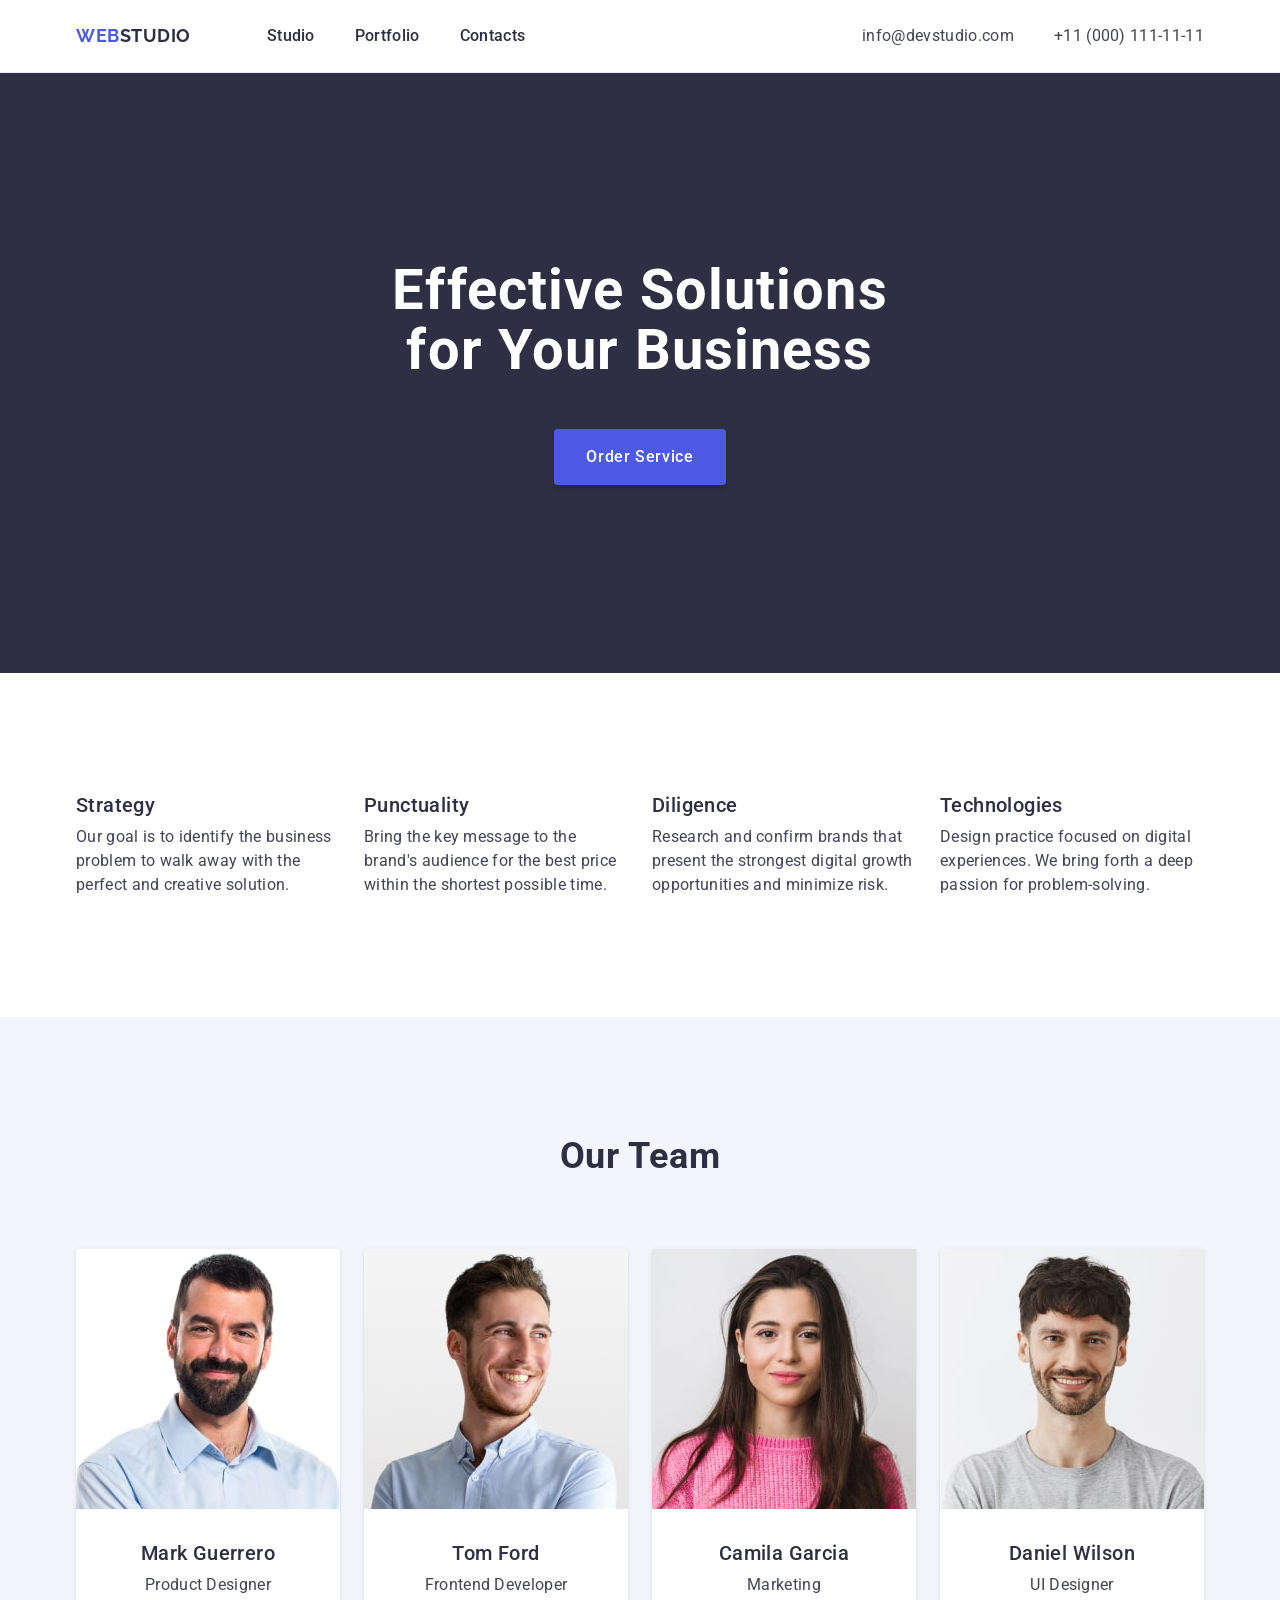
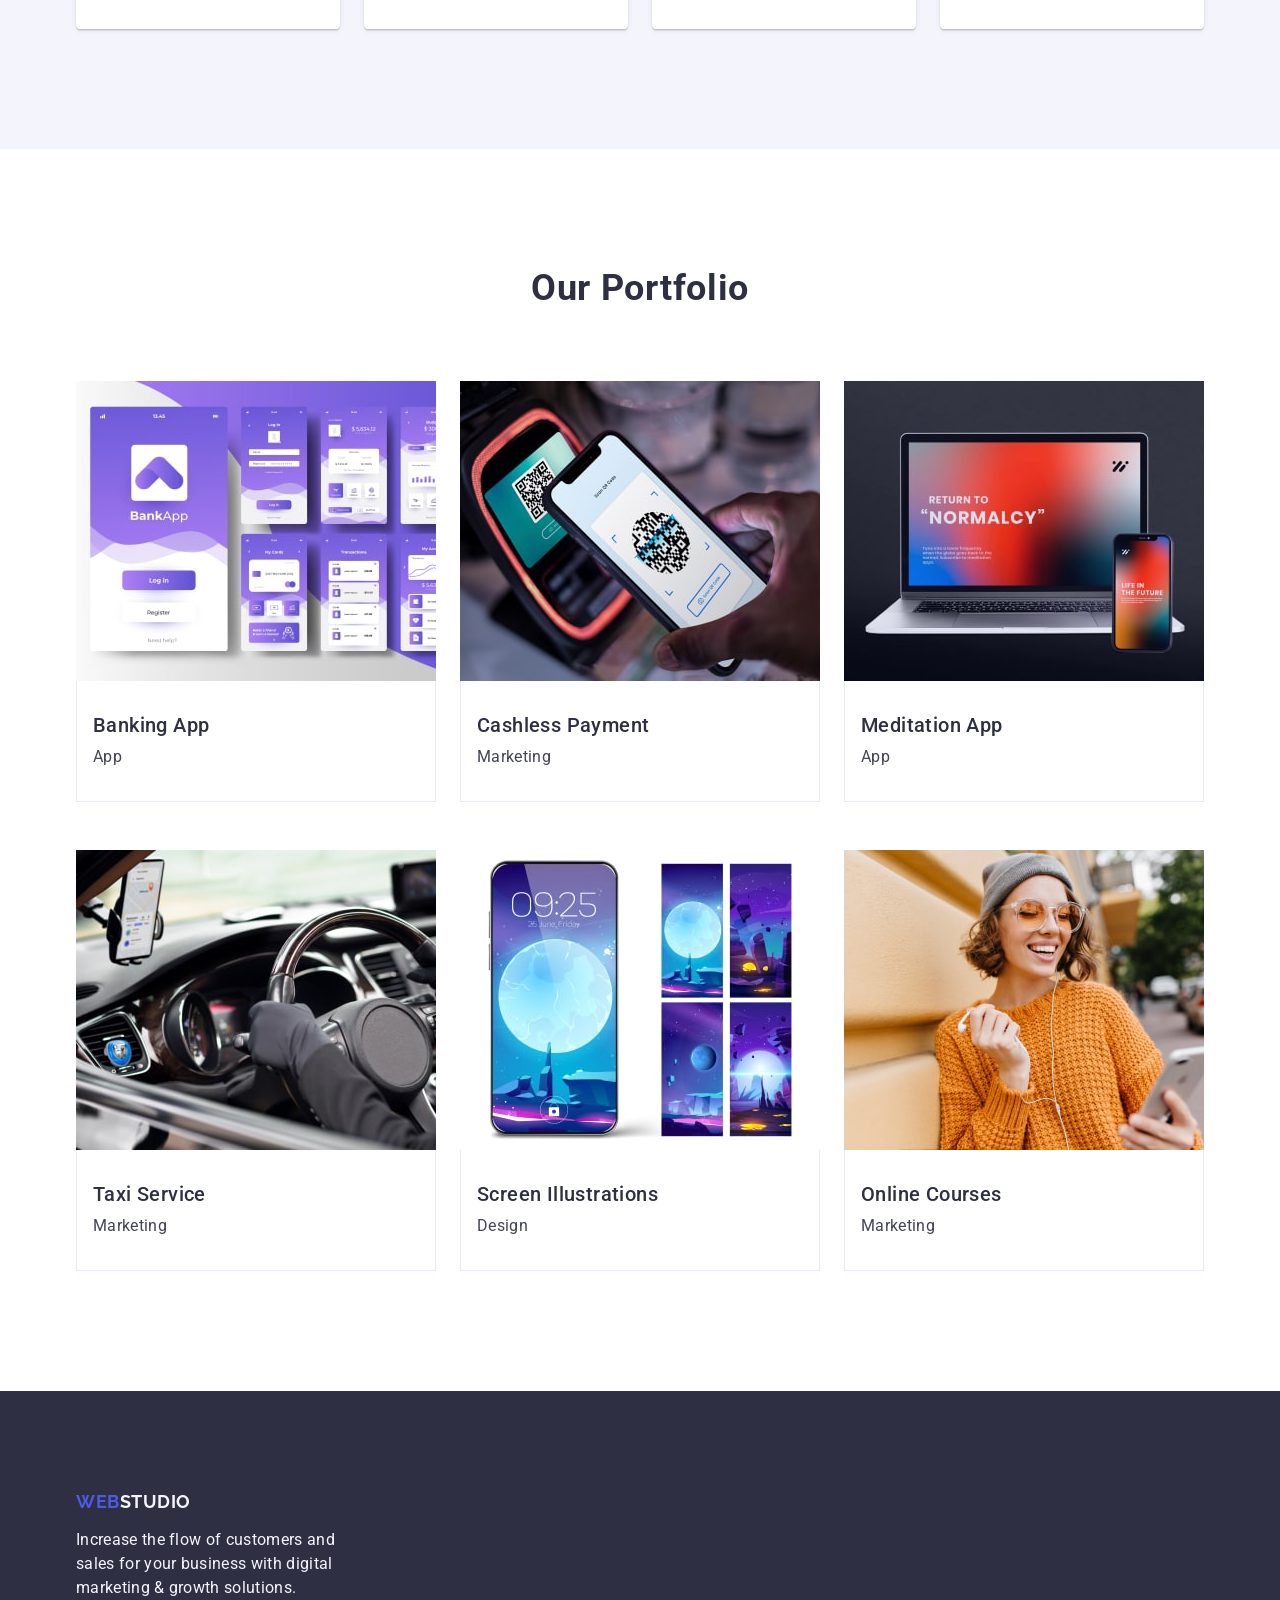
==== commit 1722196c: "update-class-name" ====
--- a/index.html
+++ b/index.html
@@ -57,22 +57,22 @@
       <section class="advantages section">
         <div class="container">
           <h2 class="advantages__tittle-section visually-hidden">Advantages</h2>
-          <ul class="advantages__list">
-            <li class="advantages__item">
-              <h3 class="advantages__tittle">Strategy</h3>
-              <p class="advantages__txt">Our goal is to identify the business problem to walk away with the perfect and creative solution.</p>
+          <ul class="advantages__card-list">
+            <li class="advantages__card-item">
+              <h3 class="advantages__card-tittle">Strategy</h3>
+              <p class="advantages__card-txt">Our goal is to identify the business problem to walk away with the perfect and creative solution.</p>
             </li>
-            <li class="advantages__item">
-              <h3 class="advantages__tittle">Punctuality</h3>
-              <p class="advantages__txt">Bring the key message to the brand's audience for the best price within the shortest possible time.</p>
+            <li class="advantages__card-item">
+              <h3 class="advantages__card-tittle">Punctuality</h3>
+              <p class="advantages__card-txt">Bring the key message to the brand's audience for the best price within the shortest possible time.</p>
             </li>
-            <li class="advantages__item">
-              <h3 class="advantages__tittle">Diligence</h3>
-              <p class="advantages__txt">Research and confirm brands that present the strongest digital growth opportunities and minimize risk.</p>
+            <li class="advantages__card-item">
+              <h3 class="advantages__card-tittle">Diligence</h3>
+              <p class="advantages__card-txt">Research and confirm brands that present the strongest digital growth opportunities and minimize risk.</p>
             </li>
-            <li class="advantages__item">
-              <h3 class="advantages__tittle">Technologies</h3>
-              <p class="advantages__txt">Design practice focused on digital experiences. We bring forth a deep passion for problem-solving.</p>
+            <li class="advantages__card-item">
+              <h3 class="advantages__card-tittle">Technologies</h3>
+              <p class="advantages__card-txt">Design practice focused on digital experiences. We bring forth a deep passion for problem-solving.</p>
             </li>
           </ul>
         </div>
--- a/css/styles.css
+++ b/css/styles.css
@@ -1,4 +1,4 @@
-/* global style */
+/** global-style-start */
 
 html {
   box-sizing: border-box;
@@ -66,12 +66,7 @@
   overflow: hidden;
 }
 
-/* end-global-style */
-
-/* Font-size em = Font-size px / Base Font-size px
-
-Letter-spacing em = (Letter-spasing % / 100) x Font-size em */
-
+/** global-style-end */
 /** header-section */
 
 .header {
@@ -155,7 +150,6 @@
 }
 
 /** header-section-end */
-
 /** hero-section-start */
 
 .hero {
@@ -199,37 +193,32 @@
 }
 
 /** hero-section-end */
-
 /** advatages-section-start */
 
-.advantages__tittle {
-  color: #2e2f42;
+.advantages__card-list {
+  display: flex;
+  gap: 24px;
+}
+
+.advantages__card-item {
+  max-width: 264px;
+}
+
+.advantages__card-tittle {
+  margin-bottom: 8px;
   font-size: 20px;
   font-weight: 500;
   line-height: 1.2;
   letter-spacing: 0.02em;
-}
-
-.advantages__list {
-  display: flex;
-  gap: 24px;
-}
-
-.advantages__item {
-  max-width: 264px;
-}
-
-.advantages__tittle {
-  margin-bottom: 8px;
-}
-
-.advantages__txt {
+  color: #2e2f42;
+}
+
+.advantages__card-txt {
   line-height: 1.5;
   letter-spacing: 0.02em;
 }
 
 /** advatages-section-end */
-
 /** our-team-section-start */
 
 .our-team {
@@ -262,14 +251,8 @@
   background-color: #ffffff;
 }
 
-/* .our-team__card-img {
-} */
-
 .our-team__card-desc {
-  padding-top: 32px;
-  padding-right: 16px;
-  padding-bottom: 32px;
-  padding-left: 16px;
+  padding: 32px 0;
 }
 
 .our-team__card-title {
@@ -290,11 +273,7 @@
 }
 
 /** our-team-section-end */
-
 /** portfolio-section-start */
-
-/* .portfolio {
-} */
 
 .portfolio__tittle-section {
   margin-bottom: 72px;
@@ -320,12 +299,11 @@
   background-color: #ffffff;
 }
 
-/* .portfolio__card-img {
-} */
-
 .portfolio__card-desc {
   padding: 32px 16px;
+
   border: 1px solid #e7e9fc;
+  border-top: none;
 }
 
 .portfolio__card-tittle {
@@ -344,7 +322,6 @@
 }
 
 /** portfolio-section-end */
-
 /** footer-section-start */
 
 .footer {
@@ -353,7 +330,7 @@
 
 .footer__logo-link {
   margin-bottom: 16px;
-  display: block;
+  display: inline-block;
 
   font-family: 'Raleway', sans-serif;
   font-size: 18px;
